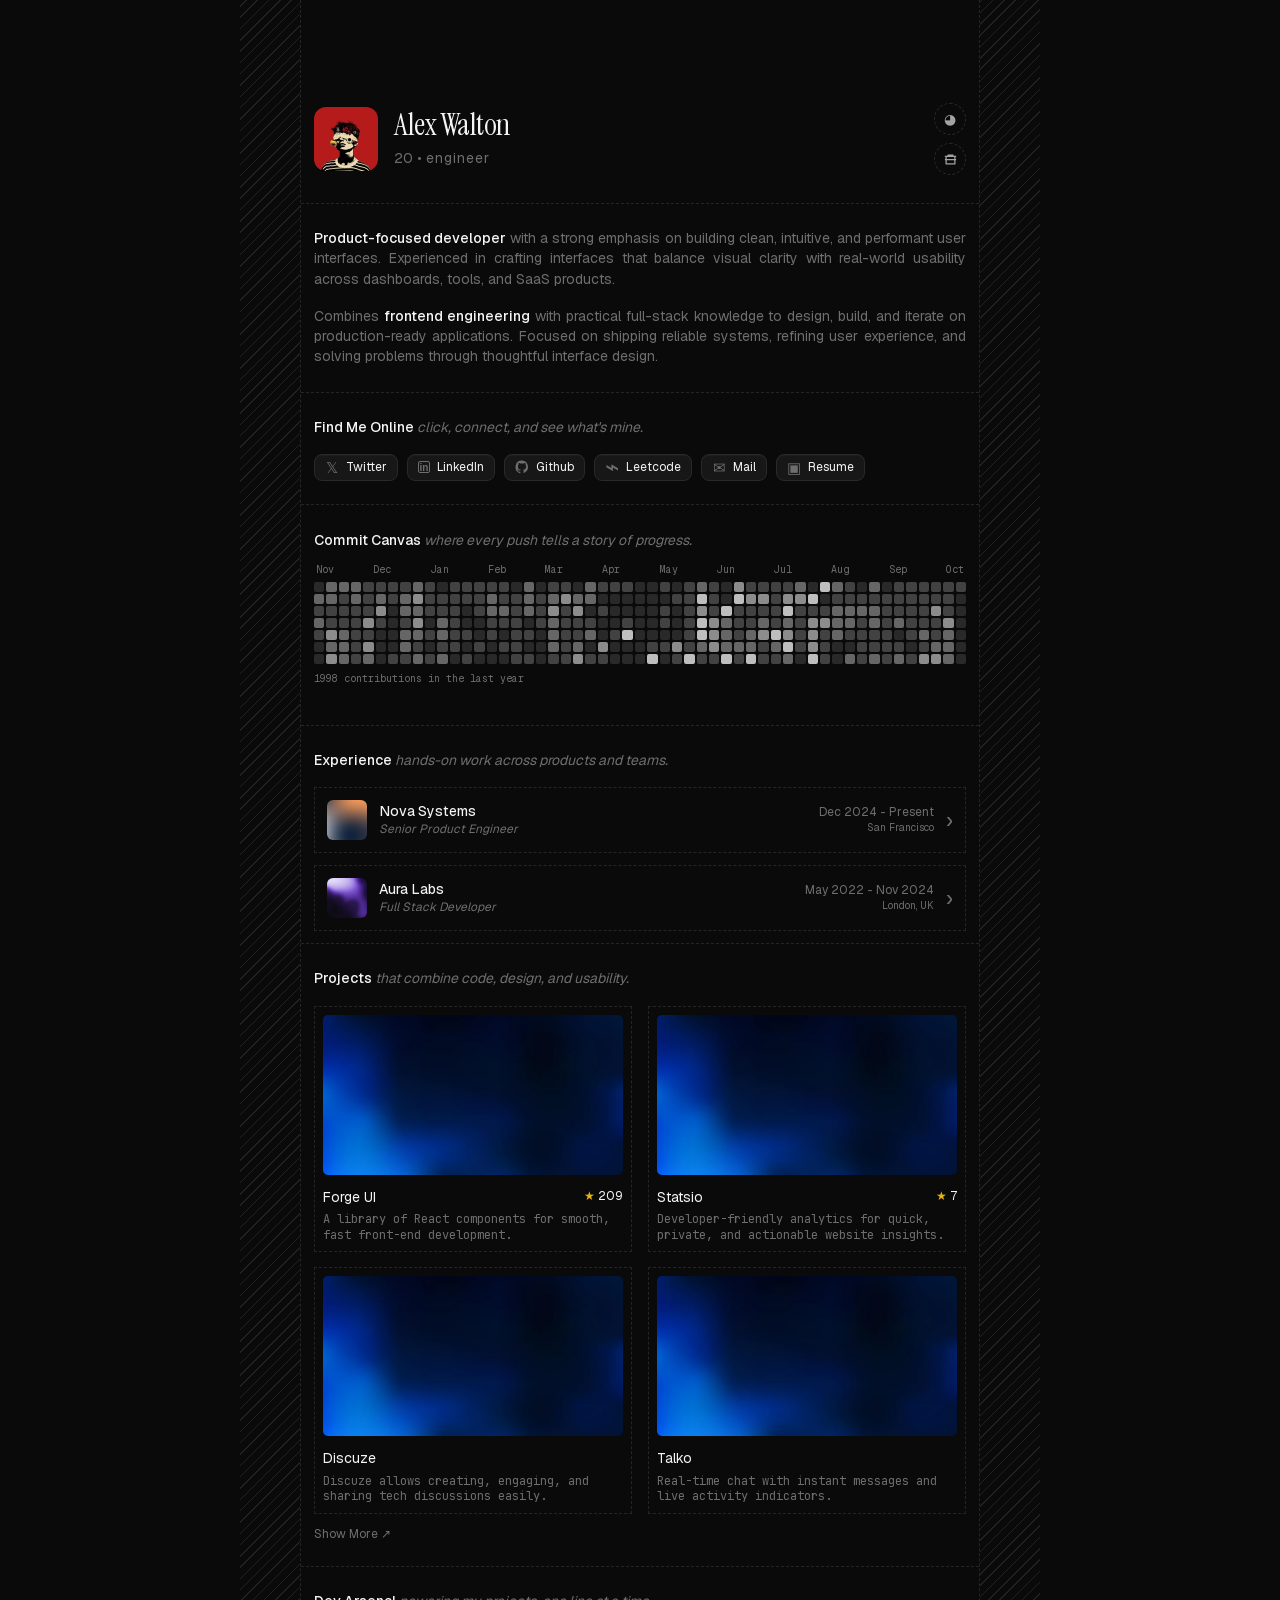
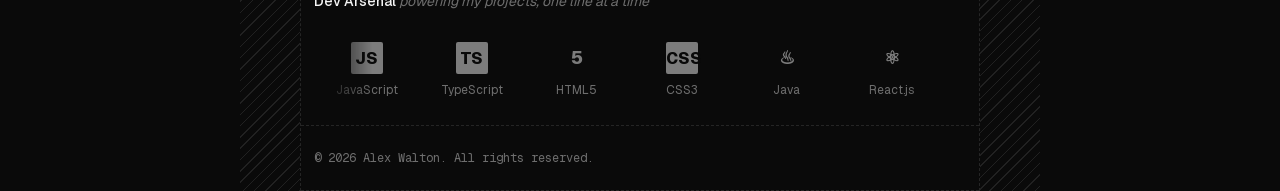
==== index.html @ 7f30655b "Recreate reference portfolio as static site" ====
<!doctype html>
<html lang="en" data-theme="dark">
  <head>
    <meta charset="utf-8" />
    <meta name="viewport" content="width=device-width, initial-scale=1" />
    <meta name="color-scheme" content="dark light" />
    <meta name="description" content="A portfolio of projects, experience, and tools." />
    <title>Alex Walton</title>
    <link rel="icon" href="assets/avatar.webp" type="image/webp" />
    <link rel="stylesheet" href="styles.css" />
    <script defer src="script.js"></script>
  </head>
  <body>
    <div class="page-frame">
      <main class="portfolio">
        <header class="hero section">
          <button class="avatar-button" id="avatar-button" aria-label="Enlarge profile image"><img class="avatar" src="assets/avatar.webp" alt="Portrait of Alex Walton" /></button>
          <div class="hero-title"><h1>Alex Walton</h1><p>20 <span aria-hidden="true">•</span> <span class="lettered">engineer</span></p></div>
          <div class="hero-actions">
            <button id="theme-toggle" class="round-button" type="button" aria-label="Toggle Theme" title="Toggle theme"><span class="moon" aria-hidden="true">◕</span><span class="sun" aria-hidden="true">☀</span></button>
            <a class="round-button" href="mailto:hello@example.com" aria-label="Email Alex" title="Email Alex"><svg viewBox="0 0 24 24" aria-hidden="true"><path d="M5 7h14v12H5zM3 7h18M8 7V5h8v2M3 12h18"/></svg></a>
          </div>
        </header>

        <section class="bio section" aria-label="About">
          <p><strong>Product-focused developer</strong> with a strong emphasis on building clean, intuitive, and performant user interfaces. Experienced in crafting interfaces that balance visual clarity with real-world usability across dashboards, tools, and SaaS products.</p>
          <p>Combines <strong>frontend engineering</strong> with practical full-stack knowledge to design, build, and iterate on production-ready applications. Focused on shipping reliable systems, refining user experience, and solving problems through thoughtful interface design.</p>
        </section>

        <section class="contact section" aria-labelledby="contact-title">
          <h2 class="section-title" id="contact-title">Find Me Online <em>click, connect, and see what's mine.</em></h2>
          <div class="contact-links">
            <a class="pill" href="https://www.x.com/" target="_blank" rel="noopener noreferrer"><span class="pill-icon x-icon">𝕏</span>Twitter</a>
            <a class="pill" href="https://www.linkedin.com/" target="_blank" rel="noopener noreferrer"><span class="pill-icon linkedin-icon">in</span>LinkedIn</a>
            <a class="pill" href="https://github.com/" target="_blank" rel="noopener noreferrer"><svg class="pill-icon" viewBox="0 0 24 24" aria-hidden="true"><path d="M12 .9a11.1 11.1 0 0 0-3.51 21.63c.56.1.76-.24.76-.54v-1.9c-3.1.67-3.75-1.32-3.75-1.32-.5-1.28-1.24-1.62-1.24-1.62-1.01-.69.08-.68.08-.68 1.12.08 1.71 1.15 1.71 1.15 1 .71 2.63.51 3.27.39.1-.72.39-1.21.71-1.49-2.48-.28-5.1-1.24-5.1-5.49 0-1.22.43-2.22 1.14-3-.12-.28-.5-1.42.11-2.96 0 0 .93-.3 3.05 1.14a10.6 10.6 0 0 1 5.55 0c2.12-1.44 3.05-1.14 3.05-1.14.61 1.54.23 2.68.11 2.96.71.78 1.14 1.78 1.14 3 0 4.26-2.63 5.21-5.13 5.49.4.35.76 1.03.76 2.07v3.07c0 .3.2.65.77.54A11.1 11.1 0 0 0 12 .9Z"/></svg>Github</a>
            <a class="pill" href="https://leetcode.com/" target="_blank" rel="noopener noreferrer"><span class="pill-icon code-icon">⌁</span>Leetcode</a>
            <a class="pill" href="mailto:example@gmail.com"><span class="pill-icon">✉</span>Mail</a>
            <a class="pill" href="https://portfolio-template01-forgeuipro.vercel.app/resume.pdf" target="_blank" rel="noopener noreferrer"><span class="pill-icon">▣</span>Resume</a>
          </div>
        </section>

        <section class="commits section" aria-labelledby="commits-title">
          <h2 class="section-title" id="commits-title">Commit Canvas <em>where every push tells a story of progress.</em></h2>
          <div class="calendar-wrap"><div class="month-labels" aria-hidden="true"><span>Nov</span><span>Dec</span><span>Jan</span><span>Feb</span><span>Mar</span><span>Apr</span><span>May</span><span>Jun</span><span>Jul</span><span>Aug</span><span>Sep</span><span>Oct</span></div><div class="calendar" id="calendar" role="img" aria-label="Contribution calendar showing 1998 contributions in the last year"></div></div>
          <p class="contribution-count">1998 contributions in the last year</p>
        </section>

        <section class="experience section" aria-labelledby="experience-title">
          <h2 class="section-title" id="experience-title">Experience <em>hands-on work across products and teams.</em></h2>
          <div class="experience-list">
            <article class="job" data-job="nova"><button class="job-heading" type="button" aria-expanded="false"><img src="assets/gradient2.jpg" alt="" /><span class="job-main"><strong>Nova Systems</strong><em>Senior Product Engineer</em></span><span class="job-meta">Dec 2024 - Present<small>San Francisco</small></span><span class="chevron" aria-hidden="true">›</span></button><div class="job-details" hidden><div class="tags"><span>Next.js</span><span>React</span><span>TypeScript</span><span>Graph QL</span><span>Tailwind</span></div><ul><li>Spearheaded the migration of legacy monolithic architecture to micro-frontends, reducing build times by <strong>40%</strong>.</li><li>Designed and implemented a real-time collaboration engine using <strong>WebSockets</strong> and CRDTs for the core product.</li><li>Mentored junior developers and established code quality standards through automated CI/CD pipelines.</li></ul></div></article>
            <article class="job" data-job="aura"><button class="job-heading" type="button" aria-expanded="false"><img src="assets/gradient3.jpg" alt="" /><span class="job-main"><strong>Aura Labs</strong><em>Full Stack Developer</em></span><span class="job-meta">May 2022 - Nov 2024<small>London, UK</small></span><span class="chevron" aria-hidden="true">›</span></button><div class="job-details" hidden><div class="tags"><span>Node.js</span><span>Postgres</span><span>Docker</span><span>Prisma</span><span>Figma</span></div><ul><li>Developed high-performance dashboard interfaces visualizing millions of data points using <strong>D3.js</strong> and WebGL.</li><li>Optimized database queries and schema design, resulting in a <strong>60%</strong> reduction in API latency.</li><li>Collaborated with design teams to implement a unified design system across web and mobile platforms.</li></ul></div></article>
          </div>
        </section>

        <section class="projects section" aria-labelledby="projects-title"><h2 class="section-title" id="projects-title">Projects <em>that combine code, design, and usability.</em></h2><div class="project-grid" id="project-grid"></div><button id="show-more" class="show-more" type="button" aria-expanded="false">Show More <span aria-hidden="true">↗</span></button></section>

        <section class="arsenal section" aria-labelledby="arsenal-title"><h2 class="section-title" id="arsenal-title">Dev Arsenal <em>powering my projects, one line at a time</em></h2><div class="marquee-viewport"><div class="marquee-track" id="marquee-track"></div></div></section>
        <footer class="section"><p>© 2026 Alex Walton. All rights reserved.</p></footer>
      </main>
    </div>
    <dialog id="avatar-dialog" class="avatar-dialog" aria-label="Profile image"><button id="close-avatar" aria-label="Close image" type="button">×</button><img src="assets/avatar.webp" alt="Portrait of Alex Walton" /></dialog>
  </body>
</html>
---- styles.css ----
@font-face{font-family:Geist;src:url('assets/geist.woff2') format('woff2');font-weight:100 900;font-display:swap}
@font-face{font-family:'Geist Mono';src:url('assets/geist-mono.woff2') format('woff2');font-weight:100 900;font-display:swap}
@font-face{font-family:'JetBrains Mono';src:url('assets/jetbrains-mono.woff2') format('woff2');font-weight:100 800;font-display:swap}
@font-face{font-family:'Instrument Serif';src:url('assets/instrument-serif.woff2') format('woff2');font-weight:400;font-display:swap}
:root{--outside:#0a0a0a;--surface:#0a0a0a;--text:#f5f5f5;--muted:#6e6e6e;--soft:#a3a3a3;--line:#212121;--dashed:#252525;--pill:#171717;--pill-border:#292929;--cell0:#292929;--cell1:#424242;--cell2:#666;--cell3:#8c8c8c;--cell4:#bebebe;color-scheme:dark}
html[data-theme=light]{--outside:#fff;--surface:#fafafa;--text:#171717;--muted:#737373;--soft:#575757;--line:#e2e2e2;--dashed:#e5e5e5;--pill:#f5f5f5;--pill-border:#d5d5d5;--cell0:#ebebeb;--cell1:#d4d4d4;--cell2:#a3a3a3;--cell3:#737373;--cell4:#404040;color-scheme:light}
*{box-sizing:border-box}html{scroll-behavior:smooth}body{margin:0;background:var(--outside);color:var(--text);font:14px/1.45 Geist,Arial,sans-serif}button,a{-webkit-tap-highlight-color:transparent}button{font:inherit}a{color:inherit;text-decoration:none}.page-frame{max-width:800px;min-height:100vh;margin:auto;padding:0 60px;background:repeating-linear-gradient(135deg,transparent 0 4px,var(--line) 4px 5px,transparent 5px 8px)}.portfolio{min-height:100vh;background:var(--surface);border-left:1px dashed var(--dashed);border-right:1px dashed var(--dashed)}.section{padding:24px 13px;border-bottom:1px dashed var(--dashed)}.hero{min-height:197px;padding-top:103px;padding-bottom:28px;display:flex;align-items:center;gap:16px}.avatar-button{border:0;padding:0;background:transparent;width:64px;height:64px;flex:none;border-radius:12px;cursor:zoom-in}.avatar{width:64px;height:64px;display:block;object-fit:cover;border-radius:12px}.hero-title{align-self:center}.hero-title h1{font:400 30px/1 'Instrument Serif',Georgia,serif;letter-spacing:-.5px;margin:0 0 8px}.hero-title p{margin:0;color:var(--muted);font-size:14px}.lettered{letter-spacing:1px}.hero-actions{margin-left:auto;display:flex;flex-direction:column;gap:8px}.round-button{width:32px;height:32px;border:1px dashed var(--pill-border);background:transparent;color:var(--soft);border-radius:50%;display:grid;place-items:center;cursor:pointer}.round-button:hover{color:var(--text);border-color:var(--soft)}.round-button svg{width:15px;height:15px;fill:none;stroke:currentColor;stroke-width:2;stroke-linejoin:round}.round-button .sun{display:none}html[data-theme=light] .round-button .sun{display:block}html[data-theme=light] .round-button .moon{display:none}
.bio{padding-top:24px;padding-bottom:25px;color:var(--muted);line-height:1.45}.bio p{margin:0 0 17px;text-align:justify}.bio p:last-child{margin-bottom:0}.bio strong{color:var(--text);font-weight:500}.section-title{margin:0 0 16px;font-size:14px;line-height:1.5;font-weight:500}.section-title em{color:var(--muted);font-weight:400}.contact{padding-top:24px;padding-bottom:23px}.contact-links{display:flex;flex-wrap:wrap;gap:9px}.pill{height:27px;padding:0 10px;display:inline-flex;align-items:center;gap:7px;border:1px solid var(--pill-border);border-radius:8px;background:var(--pill);font-size:12px;white-space:nowrap;box-shadow:inset 0 1px rgba(255,255,255,.035)}.pill:hover{border-color:var(--soft);transform:translateY(-1px)}.pill-icon{width:14px;height:14px;color:var(--muted);display:inline-flex;align-items:center;justify-content:center;font-size:15px;line-height:1;fill:currentColor}.linkedin-icon{font:bold 10px Arial,sans-serif;border:1px solid var(--muted);border-radius:2px;height:12px;width:12px}.code-icon{font-size:24px}
.commits{padding-top:25px;padding-bottom:39px}.commits .section-title{margin-bottom:12px}.calendar-wrap{width:100%;overflow:hidden}.month-labels{display:flex;justify-content:space-between;color:var(--muted);font:10px/1.4 'Geist Mono',monospace;margin:0 2px 5px}.calendar{display:grid;grid-template-columns:repeat(53,minmax(0,1fr));grid-template-rows:repeat(7,10px);grid-auto-flow:column;gap:2px;width:100%}.calendar-cell{min-width:0;height:10px;border-radius:2px;background:var(--cell0)}.calendar-cell[data-level="1"]{background:var(--cell1)}.calendar-cell[data-level="2"]{background:var(--cell2)}.calendar-cell[data-level="3"]{background:var(--cell3)}.calendar-cell[data-level="4"]{background:var(--cell4)}.calendar-cell:hover{outline:1px solid var(--text);outline-offset:1px}.contribution-count{margin:7px 0 0;color:var(--muted);font:10px/1.5 'Geist Mono',monospace}
.experience{padding-top:24px;padding-bottom:12px}.experience .section-title{margin-bottom:16px}.experience-list{display:grid;gap:12px}.job{border:1px dashed var(--dashed)}.job-heading{width:100%;min-height:64px;padding:12px;display:flex;align-items:center;gap:12px;text-align:left;color:inherit;border:0;background:none;cursor:pointer}.job-heading:hover{background:var(--pill)}.job-heading img{width:40px;height:40px;object-fit:cover;border-radius:6px}.job-main{display:grid;gap:0;min-width:0}.job-main strong{font-weight:450}.job-main em{color:var(--muted);font-size:12px;white-space:nowrap}.job-meta{margin-left:auto;text-align:right;color:var(--muted);font-size:12px;white-space:nowrap}.job-meta small{display:block;font-size:10px}.chevron{color:var(--muted);font-size:22px;line-height:1;transition:transform .2s}.job-heading[aria-expanded=true] .chevron{transform:rotate(90deg)}.job-details{padding:0 12px 11px;color:var(--muted);font-size:12px}.job-details:not([hidden]){display:block}.tags{display:flex;flex-wrap:wrap;gap:6px;padding-top:11px;border-top:1px dashed var(--dashed)}.tags span{border:1px solid var(--pill-border);padding:3px 7px;border-radius:5px;background:var(--pill);color:var(--soft);font:10px 'Geist Mono',monospace}.job-details ul{padding-left:14px;margin:16px 0 0;display:grid;gap:8px}.job-details li::marker{color:var(--soft)}.job-details strong{color:var(--text);font-weight:500}
.projects{padding-top:24px;padding-bottom:23px}.projects .section-title{margin-bottom:17px}.project-grid{display:grid;grid-template-columns:repeat(2,minmax(0,1fr));gap:15px 16px}.project-card{display:block;min-width:0;padding:8px;border:1px dashed var(--dashed);transition:border-color .2s,transform .2s}.project-card:hover{border-color:var(--soft);transform:translateY(-2px)}.project-card img{display:block;width:100%;height:160px;object-fit:cover;border-radius:5px}.project-card-info{padding-top:12px}.project-name-row{display:flex;align-items:center;justify-content:space-between;gap:8px}.project-name{font-size:14px}.stars{font-size:12px;white-space:nowrap}.stars span{color:#eab308}.project-description{color:var(--muted);font:12px/1.3 'JetBrains Mono','Geist Mono',monospace;margin:5px 0 0;min-height:31px}.show-more{margin:12px 0 0;padding:0;border:0;background:none;color:var(--muted);font-size:12px;cursor:pointer}.show-more:hover{color:var(--text)}
.arsenal{padding-top:24px;padding-bottom:25px;overflow:hidden}.arsenal .section-title{margin-bottom:30px}.marquee-viewport{overflow:hidden;mask-image:linear-gradient(to right,transparent,#000 9%,#000 91%,transparent)}.marquee-track{display:flex;width:max-content;gap:0;animation:marquee 42s linear infinite}.marquee-viewport:hover .marquee-track{animation-play-state:paused}.tool{width:105px;flex:none;display:grid;justify-items:center;gap:8px;color:var(--muted);font-size:12px}.tool-mark{width:32px;height:32px;display:grid;place-items:center;font-size:18px;font-weight:800;color:var(--soft);filter:grayscale(1);opacity:.75}.tool-mark.box{border-radius:2px;background:var(--soft);color:var(--surface);font-size:16px}.tool-mark.hex{border:3px solid var(--soft);transform:scale(.86) rotate(45deg)}.tool-mark.hex span{transform:rotate(-45deg);font-size:12px}.tool-name{white-space:nowrap}@keyframes marquee{to{transform:translateX(-50%)}}
footer{padding-top:23px;padding-bottom:27px;color:var(--muted);font:12px 'Geist Mono',monospace}footer p{margin:0}.avatar-dialog{border:1px solid var(--dashed);padding:12px;background:var(--surface);border-radius:12px;box-shadow:0 20px 60px #0008}.avatar-dialog::backdrop{background:#000b;backdrop-filter:blur(5px)}.avatar-dialog img{width:min(70vw,360px);height:auto;display:block;border-radius:8px}.avatar-dialog button{position:absolute;top:15px;right:15px;border:0;background:#111b;color:white;border-radius:50%;width:30px;height:30px;font-size:22px;cursor:pointer}
@media(max-width:760px){.page-frame{padding:0 10px}.hero{padding-top:72px}.commits{padding-bottom:34px}.month-labels span:nth-child(even){display:none}.calendar{grid-template-rows:repeat(7,9px);gap:2px}.calendar-cell{height:9px}.project-card img{height:150px}}
@media(max-width:520px){.page-frame{padding:0}.section{padding-left:12px;padding-right:12px}.hero{min-height:164px;padding-top:72px}.hero-title h1{font-size:28px}.bio{line-height:1.48}.commits{padding-bottom:35px}.month-labels{width:644px}.calendar{width:644px;grid-template-columns:repeat(53,10px);grid-template-rows:repeat(7,10px);gap:2.2px}.calendar-cell{height:10px}.job-meta{display:none}.project-grid{grid-template-columns:1fr;gap:14px}.project-card img{height:160px}.arsenal .section-title{margin-bottom:28px}}
@media(prefers-reduced-motion:reduce){*,*::before,*::after{scroll-behavior:auto!important;animation-duration:.01ms!important;transition-duration:.01ms!important}}
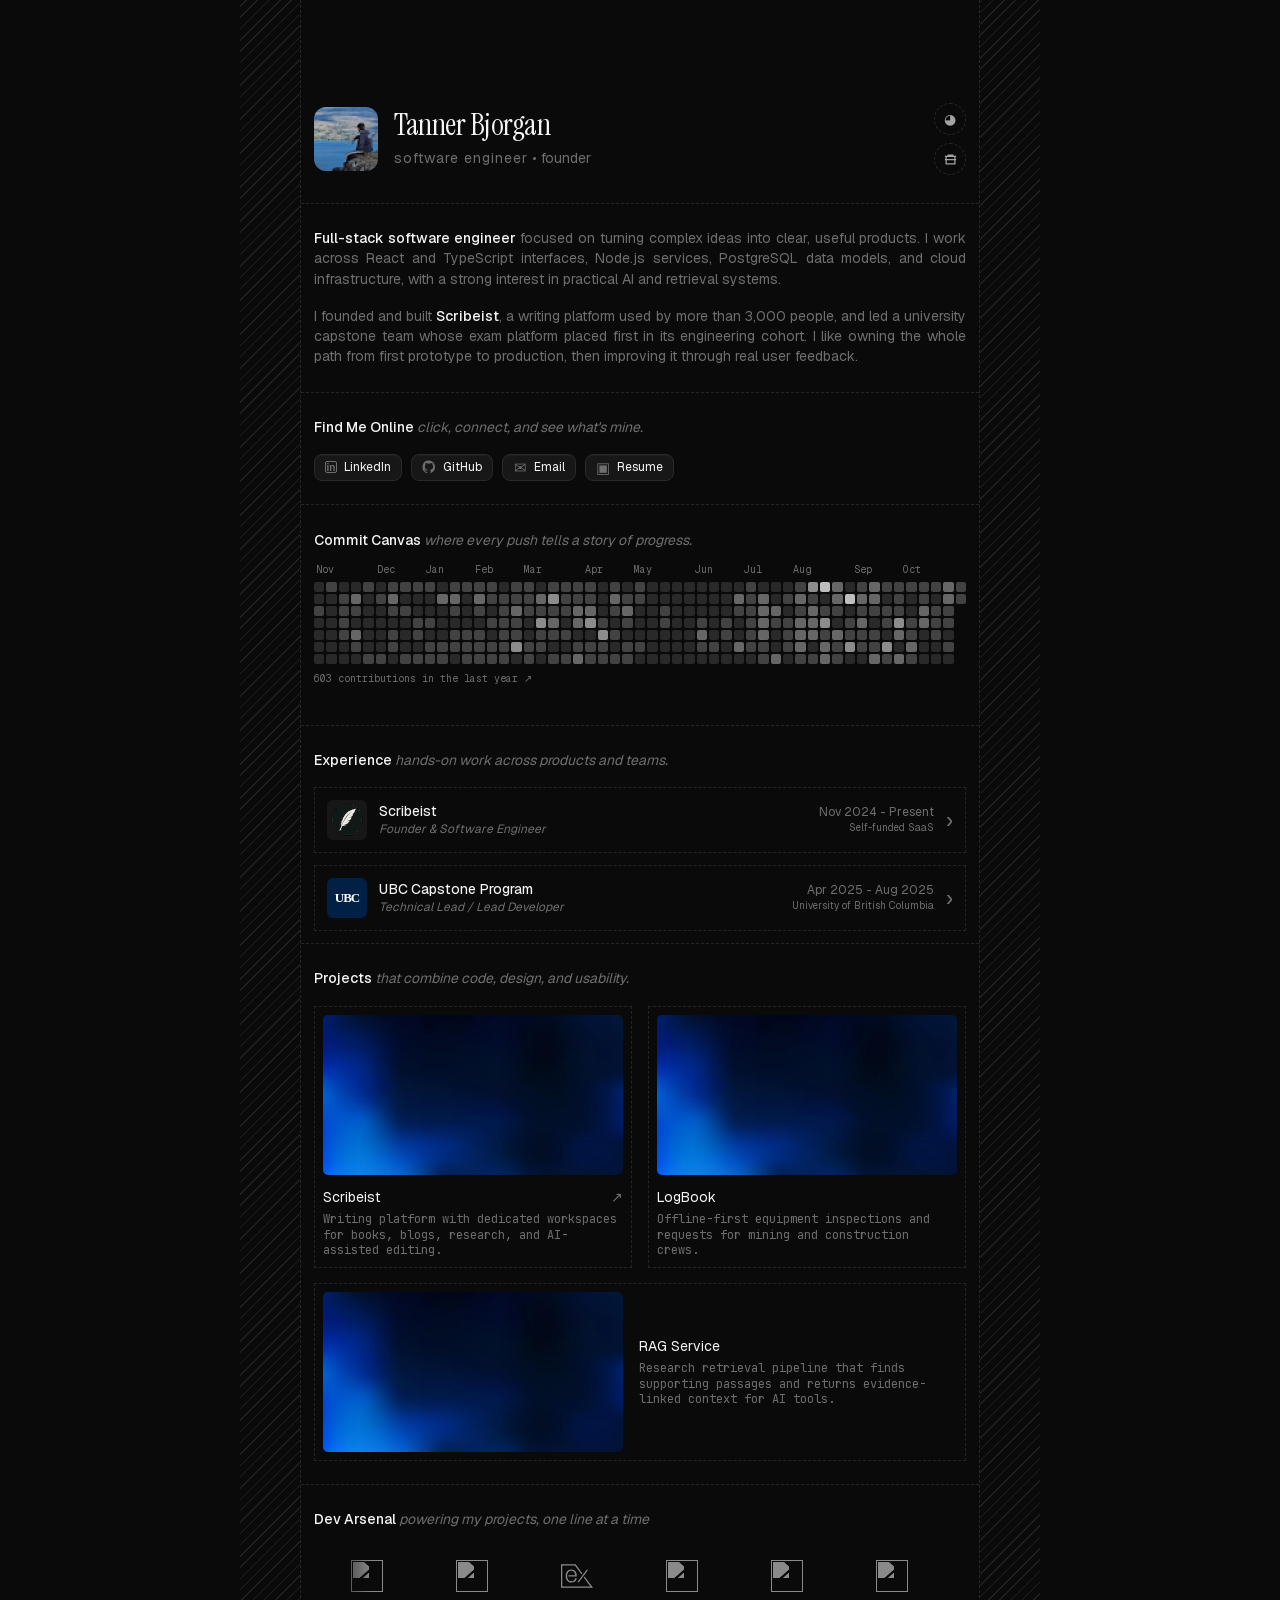
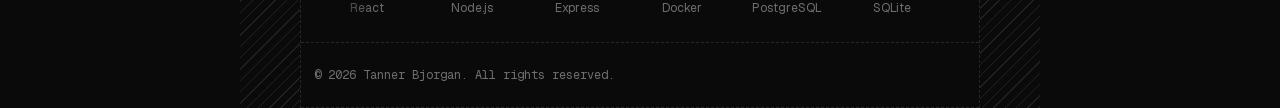
==== commit c65ca373: "Personalize portfolio for Tanner Bjorgan" ====
--- a/index.html
+++ b/index.html
@@ -4,9 +4,9 @@
     <meta charset="utf-8" />
     <meta name="viewport" content="width=device-width, initial-scale=1" />
     <meta name="color-scheme" content="dark light" />
-    <meta name="description" content="A portfolio of projects, experience, and tools." />
-    <title>Alex Walton</title>
-    <link rel="icon" href="assets/avatar.webp" type="image/webp" />
+    <meta name="description" content="Tanner Bjorgan — software engineer and founder building full-stack products and practical AI tools." />
+    <title>Tanner Bjorgan — Software Engineer</title>
+    <link rel="icon" href="assets/avatar.jpg" type="image/jpeg" />
     <link rel="stylesheet" href="styles.css" />
     <script defer src="script.js"></script>
   </head>
@@ -14,51 +14,49 @@
     <div class="page-frame">
       <main class="portfolio">
         <header class="hero section">
-          <button class="avatar-button" id="avatar-button" aria-label="Enlarge profile image"><img class="avatar" src="assets/avatar.webp" alt="Portrait of Alex Walton" /></button>
-          <div class="hero-title"><h1>Alex Walton</h1><p>20 <span aria-hidden="true">•</span> <span class="lettered">engineer</span></p></div>
+          <button class="avatar-button" id="avatar-button" aria-label="Enlarge profile image"><img class="avatar" src="assets/avatar.jpg" alt="Tanner Bjorgan outdoors" /></button>
+          <div class="hero-title"><h1>Tanner Bjorgan</h1><p><span class="lettered">software engineer</span><span class="founder-tag"> <span aria-hidden="true">•</span> founder</span></p></div>
           <div class="hero-actions">
             <button id="theme-toggle" class="round-button" type="button" aria-label="Toggle Theme" title="Toggle theme"><span class="moon" aria-hidden="true">◕</span><span class="sun" aria-hidden="true">☀</span></button>
-            <a class="round-button" href="mailto:hello@example.com" aria-label="Email Alex" title="Email Alex"><svg viewBox="0 0 24 24" aria-hidden="true"><path d="M5 7h14v12H5zM3 7h18M8 7V5h8v2M3 12h18"/></svg></a>
+            <a class="round-button" href="mailto:tannerbjorgan@gmail.com" aria-label="Email Tanner" title="Email Tanner"><svg viewBox="0 0 24 24" aria-hidden="true"><path d="M5 7h14v12H5zM3 7h18M8 7V5h8v2M3 12h18"/></svg></a>
           </div>
         </header>
 
         <section class="bio section" aria-label="About">
-          <p><strong>Product-focused developer</strong> with a strong emphasis on building clean, intuitive, and performant user interfaces. Experienced in crafting interfaces that balance visual clarity with real-world usability across dashboards, tools, and SaaS products.</p>
-          <p>Combines <strong>frontend engineering</strong> with practical full-stack knowledge to design, build, and iterate on production-ready applications. Focused on shipping reliable systems, refining user experience, and solving problems through thoughtful interface design.</p>
+          <p><strong>Full-stack software engineer</strong> focused on turning complex ideas into clear, useful products. I work across React and TypeScript interfaces, Node.js services, PostgreSQL data models, and cloud infrastructure, with a strong interest in practical AI and retrieval systems.</p>
+          <p>I founded and built <strong>Scribeist</strong>, a writing platform used by more than 3,000 people, and led a university capstone team whose exam platform placed first in its engineering cohort. I like owning the whole path from first prototype to production, then improving it through real user feedback.</p>
         </section>
 
         <section class="contact section" aria-labelledby="contact-title">
           <h2 class="section-title" id="contact-title">Find Me Online <em>click, connect, and see what's mine.</em></h2>
           <div class="contact-links">
-            <a class="pill" href="https://www.x.com/" target="_blank" rel="noopener noreferrer"><span class="pill-icon x-icon">𝕏</span>Twitter</a>
-            <a class="pill" href="https://www.linkedin.com/" target="_blank" rel="noopener noreferrer"><span class="pill-icon linkedin-icon">in</span>LinkedIn</a>
-            <a class="pill" href="https://github.com/" target="_blank" rel="noopener noreferrer"><svg class="pill-icon" viewBox="0 0 24 24" aria-hidden="true"><path d="M12 .9a11.1 11.1 0 0 0-3.51 21.63c.56.1.76-.24.76-.54v-1.9c-3.1.67-3.75-1.32-3.75-1.32-.5-1.28-1.24-1.62-1.24-1.62-1.01-.69.08-.68.08-.68 1.12.08 1.71 1.15 1.71 1.15 1 .71 2.63.51 3.27.39.1-.72.39-1.21.71-1.49-2.48-.28-5.1-1.24-5.1-5.49 0-1.22.43-2.22 1.14-3-.12-.28-.5-1.42.11-2.96 0 0 .93-.3 3.05 1.14a10.6 10.6 0 0 1 5.55 0c2.12-1.44 3.05-1.14 3.05-1.14.61 1.54.23 2.68.11 2.96.71.78 1.14 1.78 1.14 3 0 4.26-2.63 5.21-5.13 5.49.4.35.76 1.03.76 2.07v3.07c0 .3.2.65.77.54A11.1 11.1 0 0 0 12 .9Z"/></svg>Github</a>
-            <a class="pill" href="https://leetcode.com/" target="_blank" rel="noopener noreferrer"><span class="pill-icon code-icon">⌁</span>Leetcode</a>
-            <a class="pill" href="mailto:example@gmail.com"><span class="pill-icon">✉</span>Mail</a>
-            <a class="pill" href="https://portfolio-template01-forgeuipro.vercel.app/resume.pdf" target="_blank" rel="noopener noreferrer"><span class="pill-icon">▣</span>Resume</a>
+            <a class="pill" href="https://www.linkedin.com/in/tanner-bjorgan-613408194/" target="_blank" rel="noopener noreferrer"><span class="pill-icon linkedin-icon">in</span>LinkedIn</a>
+            <a class="pill" href="https://github.com/tannerbjorgan" target="_blank" rel="noopener noreferrer"><svg class="pill-icon" viewBox="0 0 24 24" aria-hidden="true"><path d="M12 .9a11.1 11.1 0 0 0-3.51 21.63c.56.1.76-.24.76-.54v-1.9c-3.1.67-3.75-1.32-3.75-1.32-.5-1.28-1.24-1.62-1.24-1.62-1.01-.69.08-.68.08-.68 1.12.08 1.71 1.15 1.71 1.15 1 .71 2.63.51 3.27.39.1-.72.39-1.21.71-1.49-2.48-.28-5.1-1.24-5.1-5.49 0-1.22.43-2.22 1.14-3-.12-.28-.5-1.42.11-2.96 0 0 .93-.3 3.05 1.14a10.6 10.6 0 0 1 5.55 0c2.12-1.44 3.05-1.14 3.05-1.14.61 1.54.23 2.68.11 2.96.71.78 1.14 1.78 1.14 3 0 4.26-2.63 5.21-5.13 5.49.4.35.76 1.03.76 2.07v3.07c0 .3.2.65.77.54A11.1 11.1 0 0 0 12 .9Z"/></svg>GitHub</a>
+            <a class="pill" href="mailto:tannerbjorgan@gmail.com"><span class="pill-icon">✉</span>Email</a>
+            <a class="pill" href="resume.pdf" download="Tanner_Bjorgan_Software_Engineering_Resume.pdf"><span class="pill-icon">▣</span>Resume</a>
           </div>
         </section>
 
         <section class="commits section" aria-labelledby="commits-title">
           <h2 class="section-title" id="commits-title">Commit Canvas <em>where every push tells a story of progress.</em></h2>
-          <div class="calendar-wrap"><div class="month-labels" aria-hidden="true"><span>Nov</span><span>Dec</span><span>Jan</span><span>Feb</span><span>Mar</span><span>Apr</span><span>May</span><span>Jun</span><span>Jul</span><span>Aug</span><span>Sep</span><span>Oct</span></div><div class="calendar" id="calendar" role="img" aria-label="Contribution calendar showing 1998 contributions in the last year"></div></div>
-          <p class="contribution-count">1998 contributions in the last year</p>
+          <div class="calendar-wrap"><div class="month-labels" id="month-labels" aria-hidden="true"></div><div class="calendar" id="calendar" role="img" aria-label="GitHub contribution calendar"></div></div>
+          <p class="contribution-count"><a id="contribution-count" href="https://github.com/tannerbjorgan" target="_blank" rel="noopener noreferrer">View GitHub activity ↗</a></p>
         </section>
 
         <section class="experience section" aria-labelledby="experience-title">
           <h2 class="section-title" id="experience-title">Experience <em>hands-on work across products and teams.</em></h2>
           <div class="experience-list">
-            <article class="job" data-job="nova"><button class="job-heading" type="button" aria-expanded="false"><img src="assets/gradient2.jpg" alt="" /><span class="job-main"><strong>Nova Systems</strong><em>Senior Product Engineer</em></span><span class="job-meta">Dec 2024 - Present<small>San Francisco</small></span><span class="chevron" aria-hidden="true">›</span></button><div class="job-details" hidden><div class="tags"><span>Next.js</span><span>React</span><span>TypeScript</span><span>Graph QL</span><span>Tailwind</span></div><ul><li>Spearheaded the migration of legacy monolithic architecture to micro-frontends, reducing build times by <strong>40%</strong>.</li><li>Designed and implemented a real-time collaboration engine using <strong>WebSockets</strong> and CRDTs for the core product.</li><li>Mentored junior developers and established code quality standards through automated CI/CD pipelines.</li></ul></div></article>
-            <article class="job" data-job="aura"><button class="job-heading" type="button" aria-expanded="false"><img src="assets/gradient3.jpg" alt="" /><span class="job-main"><strong>Aura Labs</strong><em>Full Stack Developer</em></span><span class="job-meta">May 2022 - Nov 2024<small>London, UK</small></span><span class="chevron" aria-hidden="true">›</span></button><div class="job-details" hidden><div class="tags"><span>Node.js</span><span>Postgres</span><span>Docker</span><span>Prisma</span><span>Figma</span></div><ul><li>Developed high-performance dashboard interfaces visualizing millions of data points using <strong>D3.js</strong> and WebGL.</li><li>Optimized database queries and schema design, resulting in a <strong>60%</strong> reduction in API latency.</li><li>Collaborated with design teams to implement a unified design system across web and mobile platforms.</li></ul></div></article>
+            <article class="job" data-job="scribeist"><button class="job-heading" type="button" aria-expanded="false"><img src="assets/scribeist-logo.webp" alt="" /><span class="job-main"><strong>Scribeist</strong><em>Founder &amp; Software Engineer</em></span><span class="job-meta">Nov 2024 - Present<small>Self-funded SaaS</small></span><span class="chevron" aria-hidden="true">›</span></button><div class="job-details" hidden><div class="tags"><span>React</span><span>TypeScript</span><span>Node.js</span><span>PostgreSQL</span><span>AI</span></div><ul><li>Built and commercialized a production writing platform from the first prototype to <strong>3,000+ users</strong>.</li><li>Developed the interface, services, database, payments, authentication, and integrations, then managed production reliability.</li><li>Used customer feedback and product analytics to improve usability and conversion.</li></ul></div></article>
+            <article class="job" data-job="ubc"><button class="job-heading" type="button" aria-expanded="false"><span class="job-logo-ubc" aria-hidden="true">UBC</span><span class="job-main"><strong>UBC Capstone Program</strong><em>Technical Lead / Lead Developer</em></span><span class="job-meta">Apr 2025 - Aug 2025<small>University of British Columbia</small></span><span class="chevron" aria-hidden="true">›</span></button><div class="job-details" hidden><div class="tags"><span>React</span><span>Node.js</span><span>tRPC</span><span>Prisma</span><span>PostgreSQL</span></div><ul><li>Led a seven-person team building an exam generation and integrity platform that placed <strong>first in the engineering cohort</strong>.</li><li>Translated stakeholder needs into requirements, sprint plans, and delivered features across the full software lifecycle.</li><li>Coordinated peer review and documentation while accounting for privacy and data-retention requirements.</li></ul></div></article>
           </div>
         </section>
 
-        <section class="projects section" aria-labelledby="projects-title"><h2 class="section-title" id="projects-title">Projects <em>that combine code, design, and usability.</em></h2><div class="project-grid" id="project-grid"></div><button id="show-more" class="show-more" type="button" aria-expanded="false">Show More <span aria-hidden="true">↗</span></button></section>
+        <section class="projects section" aria-labelledby="projects-title"><h2 class="section-title" id="projects-title">Projects <em>that combine code, design, and usability.</em></h2><div class="project-grid" id="project-grid"></div></section>
 
         <section class="arsenal section" aria-labelledby="arsenal-title"><h2 class="section-title" id="arsenal-title">Dev Arsenal <em>powering my projects, one line at a time</em></h2><div class="marquee-viewport"><div class="marquee-track" id="marquee-track"></div></div></section>
-        <footer class="section"><p>© 2026 Alex Walton. All rights reserved.</p></footer>
+        <footer class="section"><p>© 2026 Tanner Bjorgan. All rights reserved.</p></footer>
       </main>
     </div>
-    <dialog id="avatar-dialog" class="avatar-dialog" aria-label="Profile image"><button id="close-avatar" aria-label="Close image" type="button">×</button><img src="assets/avatar.webp" alt="Portrait of Alex Walton" /></dialog>
+    <dialog id="avatar-dialog" class="avatar-dialog" aria-label="Profile image"><button id="close-avatar" aria-label="Close image" type="button">×</button><img src="assets/avatar.jpg" alt="Tanner Bjorgan outdoors" /></dialog>
   </body>
 </html>
--- a/styles.css
+++ b/styles.css
@@ -14,3 +14,20 @@
 @media(max-width:760px){.page-frame{padding:0 10px}.hero{padding-top:72px}.commits{padding-bottom:34px}.month-labels span:nth-child(even){display:none}.calendar{grid-template-rows:repeat(7,9px);gap:2px}.calendar-cell{height:9px}.project-card img{height:150px}}
 @media(max-width:520px){.page-frame{padding:0}.section{padding-left:12px;padding-right:12px}.hero{min-height:164px;padding-top:72px}.hero-title h1{font-size:28px}.bio{line-height:1.48}.commits{padding-bottom:35px}.month-labels{width:644px}.calendar{width:644px;grid-template-columns:repeat(53,10px);grid-template-rows:repeat(7,10px);gap:2.2px}.calendar-cell{height:10px}.job-meta{display:none}.project-grid{grid-template-columns:1fr;gap:14px}.project-card img{height:160px}.arsenal .section-title{margin-bottom:28px}}
 @media(prefers-reduced-motion:reduce){*,*::before,*::after{scroll-behavior:auto!important;animation-duration:.01ms!important;transition-duration:.01ms!important}}
+
+/* Personal portfolio details */
+.month-labels{display:grid;grid-template-columns:repeat(53,minmax(0,1fr));justify-content:initial}
+.month-labels span{white-space:nowrap}
+.calendar-cell.empty{visibility:hidden}
+.calendar-unavailable{grid-column:1/-1;color:var(--muted);font:11px 'Geist Mono',monospace}
+.contribution-count a:hover{text-decoration:underline;color:var(--text)}
+.job-logo-ubc{width:40px;height:40px;flex:none;display:grid;place-items:center;border-radius:6px;background:#002145;color:#fff;font:700 13px Georgia,serif;letter-spacing:-1px}
+.job-heading img{background:var(--pill)}
+.project-card:last-child:nth-child(odd){grid-column:1/-1;display:grid;grid-template-columns:300px minmax(0,1fr);gap:16px;align-items:center}
+.project-card:last-child:nth-child(odd) .project-card-info{padding-top:0}
+.project-arrow{color:var(--muted);font-size:14px}
+.project-card:not(a):hover{transform:none;border-color:var(--dashed)}
+.tool-mark img{display:block;width:32px;height:32px;object-fit:contain;filter:grayscale(1) brightness(0) invert(1);opacity:.7}
+html[data-theme=light] .tool-mark img{filter:grayscale(1) brightness(0);opacity:.58}
+@media(max-width:760px){.month-labels span:nth-child(even){display:block}}
+@media(max-width:520px){.month-labels span:nth-child(odd){display:block}.project-card:last-child:nth-child(odd){grid-column:auto;display:block}.project-card:last-child:nth-child(odd) .project-card-info{padding-top:12px}.founder-tag{display:none}}
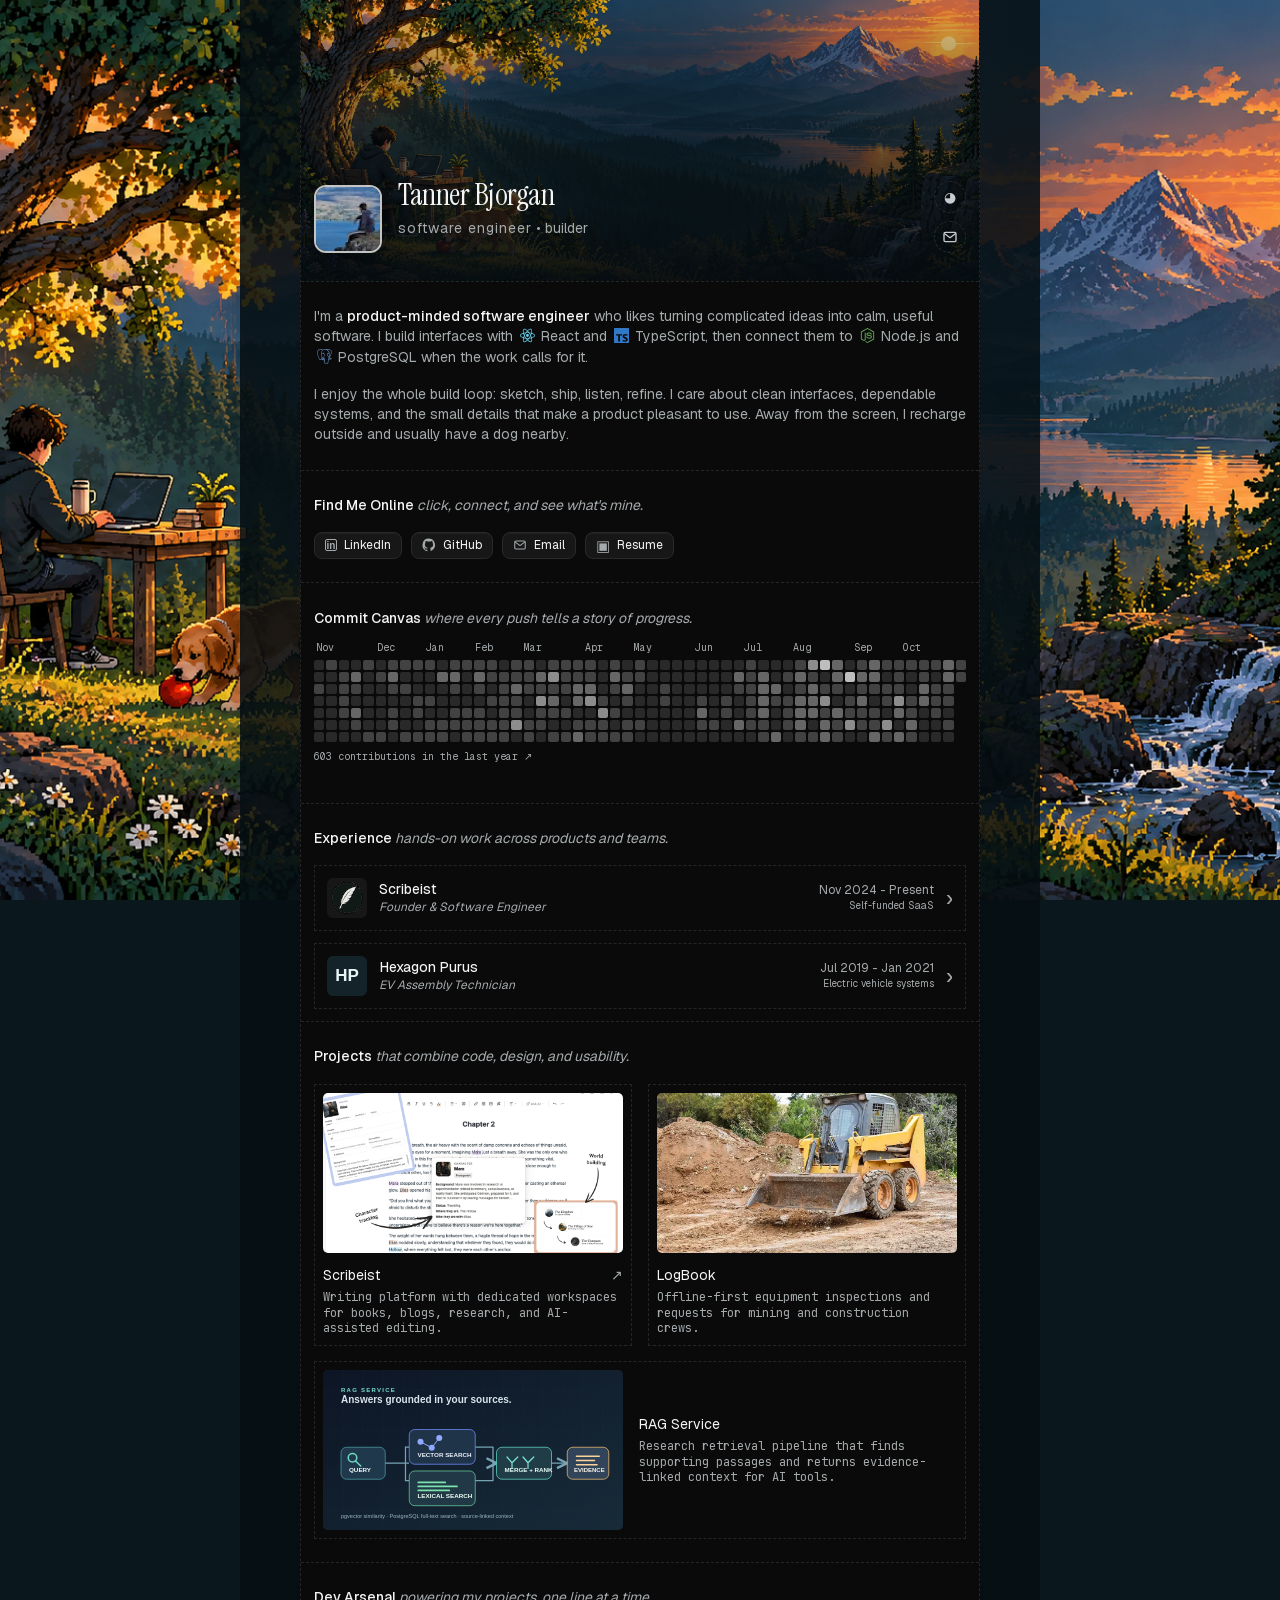
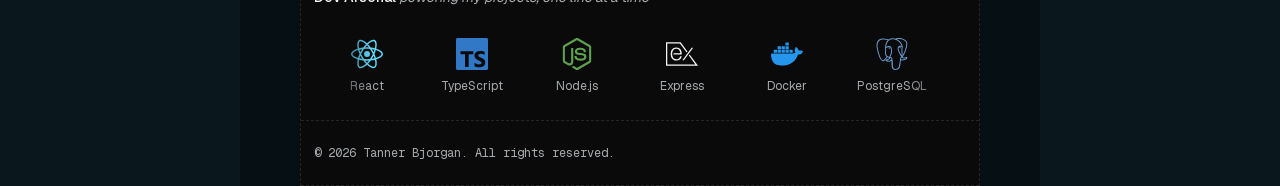
==== commit e438b75e: "Refine portfolio content and visuals" ====
--- a/index.html
+++ b/index.html
@@ -15,16 +15,16 @@
       <main class="portfolio">
         <header class="hero section">
           <button class="avatar-button" id="avatar-button" aria-label="Enlarge profile image"><img class="avatar" src="assets/avatar.jpg" alt="Tanner Bjorgan outdoors" /></button>
-          <div class="hero-title"><h1>Tanner Bjorgan</h1><p><span class="lettered">software engineer</span><span class="founder-tag"> <span aria-hidden="true">•</span> founder</span></p></div>
+          <div class="hero-title"><h1>Tanner Bjorgan</h1><p><span class="lettered">software engineer</span><span class="founder-tag"> <span aria-hidden="true">•</span> builder</span></p></div>
           <div class="hero-actions">
             <button id="theme-toggle" class="round-button" type="button" aria-label="Toggle Theme" title="Toggle theme"><span class="moon" aria-hidden="true">◕</span><span class="sun" aria-hidden="true">☀</span></button>
-            <a class="round-button" href="mailto:tannerbjorgan@gmail.com" aria-label="Email Tanner" title="Email Tanner"><svg viewBox="0 0 24 24" aria-hidden="true"><path d="M5 7h14v12H5zM3 7h18M8 7V5h8v2M3 12h18"/></svg></a>
+            <a class="round-button" href="mailto:tannerbjorgan@gmail.com" aria-label="Email Tanner" title="Email Tanner"><svg viewBox="0 0 24 24" aria-hidden="true"><rect x="3" y="5" width="18" height="14" rx="2"/><path d="m4 7 8 6 8-6"/></svg></a>
           </div>
         </header>
 
         <section class="bio section" aria-label="About">
-          <p><strong>Full-stack software engineer</strong> focused on turning complex ideas into clear, useful products. I work across React and TypeScript interfaces, Node.js services, PostgreSQL data models, and cloud infrastructure, with a strong interest in practical AI and retrieval systems.</p>
-          <p>I founded and built <strong>Scribeist</strong>, a writing platform used by more than 3,000 people, and led a university capstone team whose exam platform placed first in its engineering cohort. I like owning the whole path from first prototype to production, then improving it through real user feedback.</p>
+          <p>I'm a <strong>product-minded software engineer</strong> who likes turning complicated ideas into calm, useful software. I build interfaces with <img class="inline-logo" src="assets/skills/react.svg" alt="" /> React and <img class="inline-logo" src="assets/skills/typescript.svg" alt="" /> TypeScript, then connect them to <img class="inline-logo" src="assets/skills/nodedotjs.svg" alt="" /> Node.js and <img class="inline-logo" src="assets/skills/postgresql.svg" alt="" /> PostgreSQL when the work calls for it.</p>
+          <p>I enjoy the whole build loop: sketch, ship, listen, refine. I care about clean interfaces, dependable systems, and the small details that make a product pleasant to use. Away from the screen, I recharge outside and usually have a dog nearby.</p>
         </section>
 
         <section class="contact section" aria-labelledby="contact-title">
@@ -32,7 +32,7 @@
           <div class="contact-links">
             <a class="pill" href="https://www.linkedin.com/in/tanner-bjorgan-613408194/" target="_blank" rel="noopener noreferrer"><span class="pill-icon linkedin-icon">in</span>LinkedIn</a>
             <a class="pill" href="https://github.com/tannerbjorgan" target="_blank" rel="noopener noreferrer"><svg class="pill-icon" viewBox="0 0 24 24" aria-hidden="true"><path d="M12 .9a11.1 11.1 0 0 0-3.51 21.63c.56.1.76-.24.76-.54v-1.9c-3.1.67-3.75-1.32-3.75-1.32-.5-1.28-1.24-1.62-1.24-1.62-1.01-.69.08-.68.08-.68 1.12.08 1.71 1.15 1.71 1.15 1 .71 2.63.51 3.27.39.1-.72.39-1.21.71-1.49-2.48-.28-5.1-1.24-5.1-5.49 0-1.22.43-2.22 1.14-3-.12-.28-.5-1.42.11-2.96 0 0 .93-.3 3.05 1.14a10.6 10.6 0 0 1 5.55 0c2.12-1.44 3.05-1.14 3.05-1.14.61 1.54.23 2.68.11 2.96.71.78 1.14 1.78 1.14 3 0 4.26-2.63 5.21-5.13 5.49.4.35.76 1.03.76 2.07v3.07c0 .3.2.65.77.54A11.1 11.1 0 0 0 12 .9Z"/></svg>GitHub</a>
-            <a class="pill" href="mailto:tannerbjorgan@gmail.com"><span class="pill-icon">✉</span>Email</a>
+            <a class="pill" href="mailto:tannerbjorgan@gmail.com"><svg class="pill-icon email-pill-icon" viewBox="0 0 24 24" aria-hidden="true"><rect x="3" y="5" width="18" height="14" rx="2"/><path d="m4 7 8 6 8-6"/></svg>Email</a>
             <a class="pill" href="resume.pdf" download="Tanner_Bjorgan_Software_Engineering_Resume.pdf"><span class="pill-icon">▣</span>Resume</a>
           </div>
         </section>
@@ -46,8 +46,8 @@
         <section class="experience section" aria-labelledby="experience-title">
           <h2 class="section-title" id="experience-title">Experience <em>hands-on work across products and teams.</em></h2>
           <div class="experience-list">
-            <article class="job" data-job="scribeist"><button class="job-heading" type="button" aria-expanded="false"><img src="assets/scribeist-logo.webp" alt="" /><span class="job-main"><strong>Scribeist</strong><em>Founder &amp; Software Engineer</em></span><span class="job-meta">Nov 2024 - Present<small>Self-funded SaaS</small></span><span class="chevron" aria-hidden="true">›</span></button><div class="job-details" hidden><div class="tags"><span>React</span><span>TypeScript</span><span>Node.js</span><span>PostgreSQL</span><span>AI</span></div><ul><li>Built and commercialized a production writing platform from the first prototype to <strong>3,000+ users</strong>.</li><li>Developed the interface, services, database, payments, authentication, and integrations, then managed production reliability.</li><li>Used customer feedback and product analytics to improve usability and conversion.</li></ul></div></article>
-            <article class="job" data-job="ubc"><button class="job-heading" type="button" aria-expanded="false"><span class="job-logo-ubc" aria-hidden="true">UBC</span><span class="job-main"><strong>UBC Capstone Program</strong><em>Technical Lead / Lead Developer</em></span><span class="job-meta">Apr 2025 - Aug 2025<small>University of British Columbia</small></span><span class="chevron" aria-hidden="true">›</span></button><div class="job-details" hidden><div class="tags"><span>React</span><span>Node.js</span><span>tRPC</span><span>Prisma</span><span>PostgreSQL</span></div><ul><li>Led a seven-person team building an exam generation and integrity platform that placed <strong>first in the engineering cohort</strong>.</li><li>Translated stakeholder needs into requirements, sprint plans, and delivered features across the full software lifecycle.</li><li>Coordinated peer review and documentation while accounting for privacy and data-retention requirements.</li></ul></div></article>
+            <article class="job" data-job="scribeist"><button class="job-heading" type="button" aria-expanded="false"><img src="assets/scribeist-logo.webp" alt="" /><span class="job-main"><strong>Scribeist</strong><em>Founder &amp; Software Engineer</em></span><span class="job-meta">Nov 2024 - Present<small>Self-funded SaaS</small></span><span class="chevron" aria-hidden="true">›</span></button><div class="job-details" hidden><div class="tags"><span><img src="assets/skills/react.svg" alt="" />React</span><span><img src="assets/skills/typescript.svg" alt="" />TypeScript</span><span><img src="assets/skills/nodedotjs.svg" alt="" />Node.js</span><span><img src="assets/skills/trpc.svg" alt="" />tRPC</span><span><img src="assets/skills/postgresql.svg" alt="" />PostgreSQL</span><span><img src="assets/skills/stripe.svg" alt="" />Stripe</span></div><ul><li>Took a writing platform from first prototype to <strong>3,000+ users</strong>, owning the product, interface, services, billing, launch, and production operations.</li><li>Built Mythos live tracking around manuscript mentions: alias matching and pattern checks find candidate entities, while optional model classification updates narrative state and location context.</li><li>Built a hybrid retrieval pipeline that combines vector similarity with lexical search and returns source-linked context. <a class="text-link" href="#rag-service">See the RAG Service project ↓</a></li></ul></div></article>
+            <article class="job" data-job="hexagon"><button class="job-heading" type="button" aria-expanded="false"><span class="job-logo-hexagon" aria-hidden="true">HP</span><span class="job-main"><strong>Hexagon Purus</strong><em>EV Assembly Technician</em></span><span class="job-meta">Jul 2019 - Jan 2021<small>Electric vehicle systems</small></span><span class="chevron" aria-hidden="true">›</span></button><div class="job-details" hidden><ul><li>Owned battery-pack power distribution subassembly and doubled build completion rate compared with the previous technician.</li><li>Partnered with engineers on programming, system checks, water-seal testing, and fire-prevention validation for commercial vehicle components.</li><li>Worked across assembly, testing, and inventory in a small production team where clear documentation and reliability mattered.</li></ul></div></article>
           </div>
         </section>
 
--- a/styles.css
+++ b/styles.css
@@ -21,7 +21,6 @@
 .calendar-cell.empty{visibility:hidden}
 .calendar-unavailable{grid-column:1/-1;color:var(--muted);font:11px 'Geist Mono',monospace}
 .contribution-count a:hover{text-decoration:underline;color:var(--text)}
-.job-logo-ubc{width:40px;height:40px;flex:none;display:grid;place-items:center;border-radius:6px;background:#002145;color:#fff;font:700 13px Georgia,serif;letter-spacing:-1px}
 .job-heading img{background:var(--pill)}
 .project-card:last-child:nth-child(odd){grid-column:1/-1;display:grid;grid-template-columns:300px minmax(0,1fr);gap:16px;align-items:center}
 .project-card:last-child:nth-child(odd) .project-card-info{padding-top:0}
@@ -31,3 +30,39 @@
 html[data-theme=light] .tool-mark img{filter:grayscale(1) brightness(0);opacity:.58}
 @media(max-width:760px){.month-labels span:nth-child(even){display:block}}
 @media(max-width:520px){.month-labels span:nth-child(odd){display:block}.project-card:last-child:nth-child(odd){grid-column:auto;display:block}.project-card:last-child:nth-child(odd) .project-card-info{padding-top:12px}.founder-tag{display:none}}
+
+/* Outdoor scene and the personal details layered over the original layout. */
+:root{--muted:#a5aaad;--soft:#c7ccce}
+html[data-theme=light]{--muted:#566064;--soft:#394348}
+body{background:#0a171c url('assets/pixel-outdoors.png') center center/cover fixed no-repeat}
+.page-frame{background:linear-gradient(90deg,rgba(5,14,18,.86),rgba(5,14,18,.7) 50%,rgba(5,14,18,.86))}
+html[data-theme=light] .page-frame{background:linear-gradient(90deg,rgba(236,244,242,.82),rgba(236,244,242,.64) 50%,rgba(236,244,242,.82))}
+.hero{position:relative;isolation:isolate;overflow:hidden;min-height:282px;padding-top:165px;align-items:flex-end}
+.hero::before{content:"";position:absolute;inset:0;z-index:-1;background:linear-gradient(to top,rgba(5,12,16,.96),rgba(5,12,16,.72) 33%,rgba(5,12,16,.08) 100%),url('assets/pixel-outdoors.png') center 46%/cover no-repeat}
+html[data-theme=light] .hero::before{background:linear-gradient(to top,rgba(250,250,250,.94),rgba(250,250,250,.71) 31%,rgba(250,250,250,.04) 100%),url('assets/pixel-outdoors.png') center 46%/cover no-repeat}
+.hero-title,.hero-actions,.avatar-button{position:relative;z-index:1}
+.avatar-button,.avatar{width:68px;height:68px}
+.avatar{border:2px solid rgba(255,255,255,.75);box-shadow:0 4px 18px #0008}
+.hero-actions{align-self:flex-end}
+.round-button{display:inline-flex;align-items:center;justify-content:center}
+.round-button svg{display:block;width:16px;height:16px;stroke-linecap:round}
+.email-pill-icon{display:block;flex:none;width:14px;height:14px;fill:none;stroke:currentColor;stroke-width:1.8;stroke-linecap:round;stroke-linejoin:round}
+.bio p{text-align:left}
+.inline-logo{display:inline-block;width:15px;height:15px;vertical-align:-2px;margin:0 2px 0 3px;object-fit:contain}
+.job-logo-hexagon{width:40px;height:40px;flex:none;display:flex;align-items:center;justify-content:center;gap:1px;border-radius:6px;background:#14222a;color:#e8f5f7;font:700 17px Arial,sans-serif}
+.tags span{display:inline-flex;align-items:center;gap:5px;color:var(--text)}
+.tags img{display:block;width:13px;height:13px;object-fit:contain;flex:none}
+.text-link{color:#8fc6fa;text-decoration:underline;text-underline-offset:2px}
+.text-link:hover{color:#c6e6ff}
+html[data-theme=light] .text-link{color:#245fa3}
+.job[data-job=hexagon] .job-details ul{margin-top:4px}
+.project-card img{background:#14232a}
+.project-card:target{border-color:#8fa9ff;box-shadow:0 0 0 1px #8fa9ff55}
+#rag-service{scroll-margin-top:22px}
+.tool-mark{filter:none;opacity:1}
+.tool-mark img{filter:none;opacity:1}
+html[data-theme=light] .tool-mark img{filter:none;opacity:1}
+.tool-mark img[src$="codex.png"]{border-radius:7px}
+html[data-theme=light] .tool-mark img[src$="express.svg"],html[data-theme=light] .tool-mark img[src$="github.svg"],html[data-theme=light] .tool-mark img[src$="prisma.svg"]{filter:brightness(0)}
+@media(max-width:760px){.hero{min-height:264px;padding-top:155px}}
+@media(max-width:520px){body{background-position:38% center}.page-frame,html[data-theme=light] .page-frame{background:transparent}.hero{min-height:250px;padding-top:142px}.hero::before,html[data-theme=light] .hero::before{background-position:30% 45%}.hero-title h1{font-size:27px}.avatar-button,.avatar{width:60px;height:60px}.chevron{margin-left:auto}}
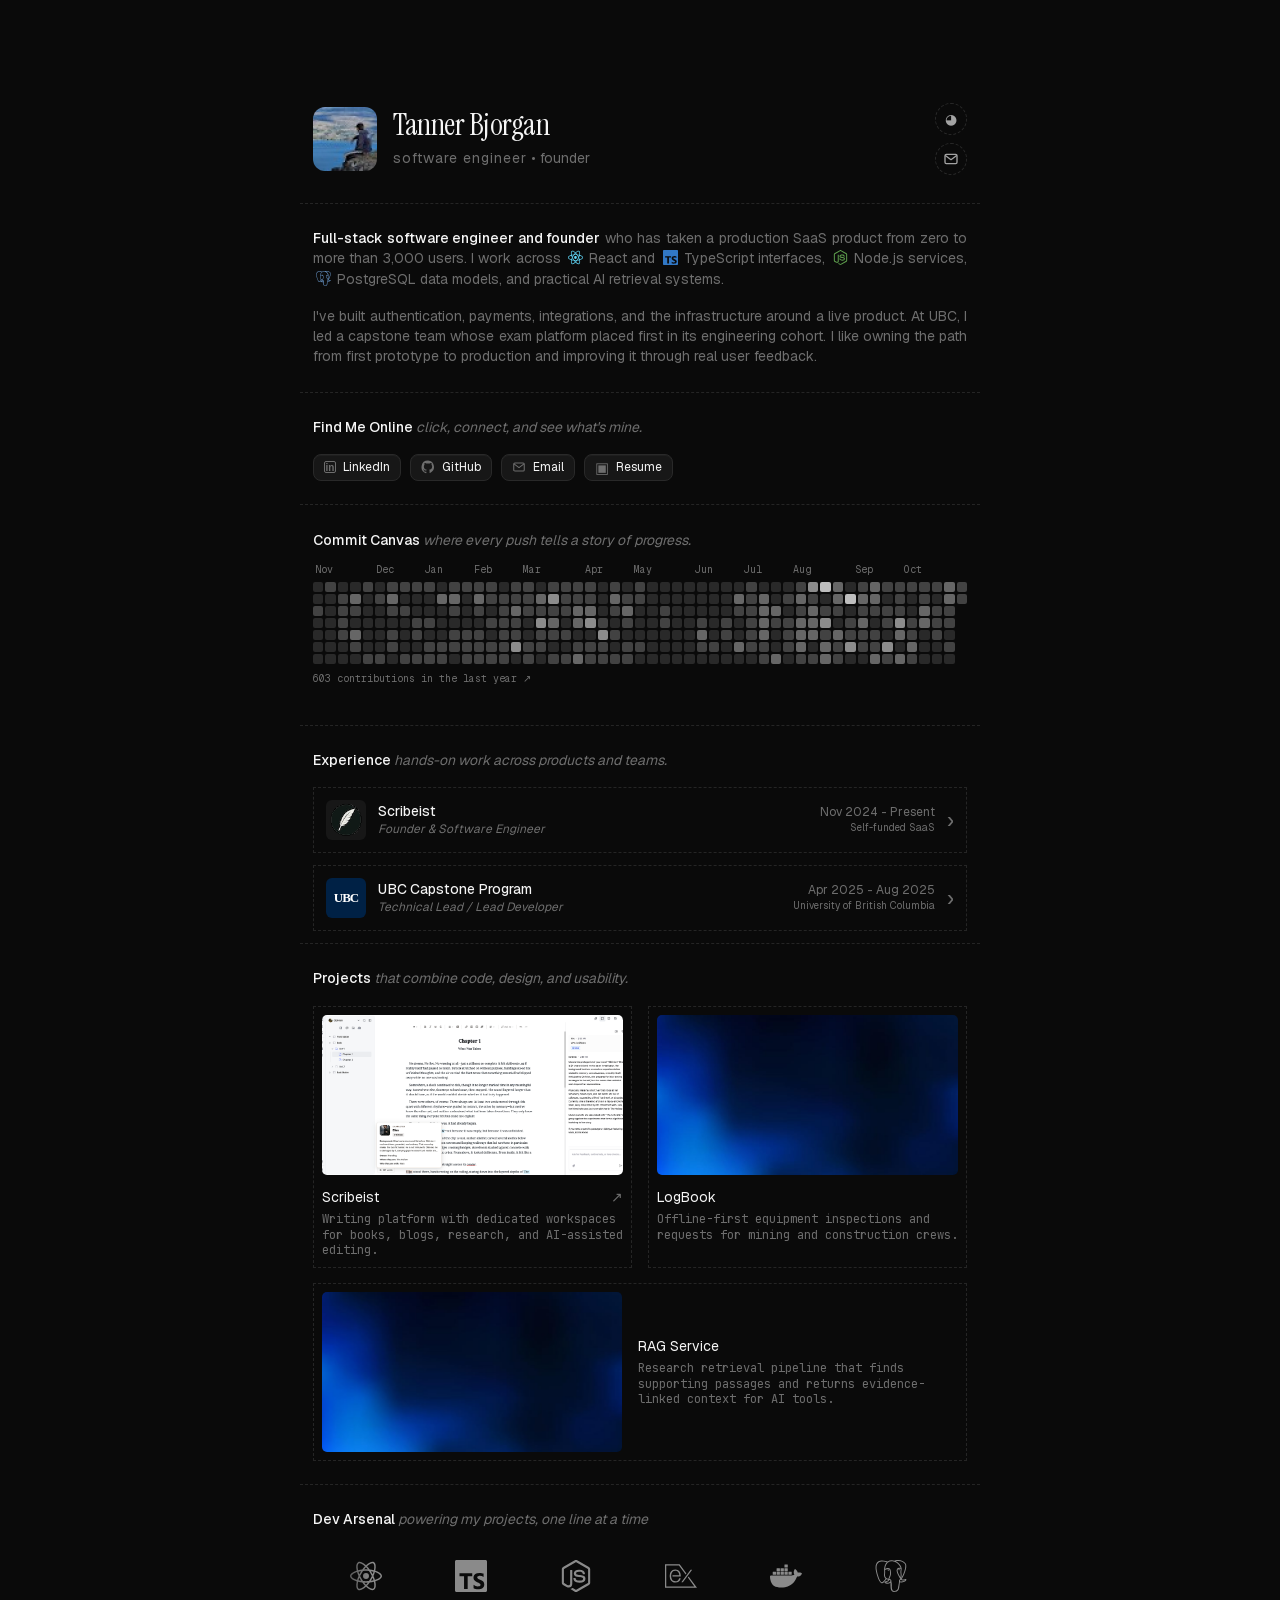
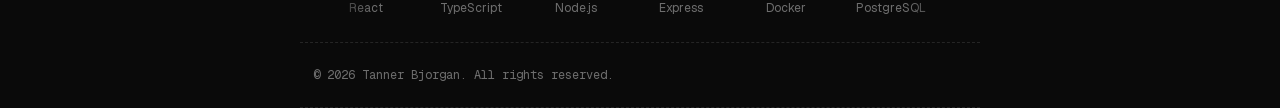
==== commit ed4da148: "Restore simpler portfolio layout and content" ====
--- a/index.html
+++ b/index.html
@@ -15,7 +15,7 @@
       <main class="portfolio">
         <header class="hero section">
           <button class="avatar-button" id="avatar-button" aria-label="Enlarge profile image"><img class="avatar" src="assets/avatar.jpg" alt="Tanner Bjorgan outdoors" /></button>
-          <div class="hero-title"><h1>Tanner Bjorgan</h1><p><span class="lettered">software engineer</span><span class="founder-tag"> <span aria-hidden="true">•</span> builder</span></p></div>
+          <div class="hero-title"><h1>Tanner Bjorgan</h1><p><span class="lettered">software engineer</span><span class="founder-tag"> <span aria-hidden="true">•</span> founder</span></p></div>
           <div class="hero-actions">
             <button id="theme-toggle" class="round-button" type="button" aria-label="Toggle Theme" title="Toggle theme"><span class="moon" aria-hidden="true">◕</span><span class="sun" aria-hidden="true">☀</span></button>
             <a class="round-button" href="mailto:tannerbjorgan@gmail.com" aria-label="Email Tanner" title="Email Tanner"><svg viewBox="0 0 24 24" aria-hidden="true"><rect x="3" y="5" width="18" height="14" rx="2"/><path d="m4 7 8 6 8-6"/></svg></a>
@@ -23,8 +23,8 @@
         </header>
 
         <section class="bio section" aria-label="About">
-          <p>I'm a <strong>product-minded software engineer</strong> who likes turning complicated ideas into calm, useful software. I build interfaces with <img class="inline-logo" src="assets/skills/react.svg" alt="" /> React and <img class="inline-logo" src="assets/skills/typescript.svg" alt="" /> TypeScript, then connect them to <img class="inline-logo" src="assets/skills/nodedotjs.svg" alt="" /> Node.js and <img class="inline-logo" src="assets/skills/postgresql.svg" alt="" /> PostgreSQL when the work calls for it.</p>
-          <p>I enjoy the whole build loop: sketch, ship, listen, refine. I care about clean interfaces, dependable systems, and the small details that make a product pleasant to use. Away from the screen, I recharge outside and usually have a dog nearby.</p>
+          <p><strong>Full-stack software engineer and founder</strong> who has taken a production SaaS product from zero to more than 3,000 users. I work across <img class="inline-logo" src="assets/skills/react.svg" alt="" /> React and <img class="inline-logo" src="assets/skills/typescript.svg" alt="" /> TypeScript interfaces, <img class="inline-logo" src="assets/skills/nodedotjs.svg" alt="" /> Node.js services, <img class="inline-logo" src="assets/skills/postgresql.svg" alt="" /> PostgreSQL data models, and practical AI retrieval systems.</p>
+          <p>I've built authentication, payments, integrations, and the infrastructure around a live product. At UBC, I led a capstone team whose exam platform placed first in its engineering cohort. I like owning the path from first prototype to production and improving it through real user feedback.</p>
         </section>
 
         <section class="contact section" aria-labelledby="contact-title">
@@ -46,8 +46,8 @@
         <section class="experience section" aria-labelledby="experience-title">
           <h2 class="section-title" id="experience-title">Experience <em>hands-on work across products and teams.</em></h2>
           <div class="experience-list">
-            <article class="job" data-job="scribeist"><button class="job-heading" type="button" aria-expanded="false"><img src="assets/scribeist-logo.webp" alt="" /><span class="job-main"><strong>Scribeist</strong><em>Founder &amp; Software Engineer</em></span><span class="job-meta">Nov 2024 - Present<small>Self-funded SaaS</small></span><span class="chevron" aria-hidden="true">›</span></button><div class="job-details" hidden><div class="tags"><span><img src="assets/skills/react.svg" alt="" />React</span><span><img src="assets/skills/typescript.svg" alt="" />TypeScript</span><span><img src="assets/skills/nodedotjs.svg" alt="" />Node.js</span><span><img src="assets/skills/trpc.svg" alt="" />tRPC</span><span><img src="assets/skills/postgresql.svg" alt="" />PostgreSQL</span><span><img src="assets/skills/stripe.svg" alt="" />Stripe</span></div><ul><li>Took a writing platform from first prototype to <strong>3,000+ users</strong>, owning the product, interface, services, billing, launch, and production operations.</li><li>Built Mythos live tracking around manuscript mentions: alias matching and pattern checks find candidate entities, while optional model classification updates narrative state and location context.</li><li>Built a hybrid retrieval pipeline that combines vector similarity with lexical search and returns source-linked context. <a class="text-link" href="#rag-service">See the RAG Service project ↓</a></li></ul></div></article>
-            <article class="job" data-job="hexagon"><button class="job-heading" type="button" aria-expanded="false"><span class="job-logo-hexagon" aria-hidden="true">HP</span><span class="job-main"><strong>Hexagon Purus</strong><em>EV Assembly Technician</em></span><span class="job-meta">Jul 2019 - Jan 2021<small>Electric vehicle systems</small></span><span class="chevron" aria-hidden="true">›</span></button><div class="job-details" hidden><ul><li>Owned battery-pack power distribution subassembly and doubled build completion rate compared with the previous technician.</li><li>Partnered with engineers on programming, system checks, water-seal testing, and fire-prevention validation for commercial vehicle components.</li><li>Worked across assembly, testing, and inventory in a small production team where clear documentation and reliability mattered.</li></ul></div></article>
+            <article class="job" data-job="scribeist"><button class="job-heading" type="button" aria-expanded="false"><img src="assets/scribeist-logo.webp" alt="" /><span class="job-main"><strong>Scribeist</strong><em>Founder &amp; Software Engineer</em></span><span class="job-meta">Nov 2024 - Present<small>Self-funded SaaS</small></span><span class="chevron" aria-hidden="true">›</span></button><div class="job-details" hidden><div class="tags"><span><img src="assets/skills/react.svg" alt="" />React</span><span><img src="assets/skills/typescript.svg" alt="" />TypeScript</span><span><img src="assets/skills/nodedotjs.svg" alt="" />Node.js</span><span><img src="assets/skills/trpc.svg" alt="" />tRPC</span><span><img src="assets/skills/postgresql.svg" alt="" />PostgreSQL</span><span><img src="assets/skills/stripe.svg" alt="" />Stripe</span></div><ul><li>Built and commercialized the platform from first prototype to <strong>3,000+ users</strong>, owning its UI, services, authentication, payments, infrastructure, and release process.</li><li>Engineered Mythos live tracking with alias and regex matching, model classification, and cached state inference to keep character status and location aligned with manuscript edits.</li><li>Built hybrid retrieval with pgvector similarity, PostgreSQL lexical search, candidate ranking, and evidence-linked output. <a class="text-link" href="#rag-service">See the RAG Service project ↓</a></li></ul></div></article>
+            <article class="job" data-job="ubc"><button class="job-heading" type="button" aria-expanded="false"><span class="job-logo-ubc" aria-hidden="true">UBC</span><span class="job-main"><strong>UBC Capstone Program</strong><em>Technical Lead / Lead Developer</em></span><span class="job-meta">Apr 2025 - Aug 2025<small>University of British Columbia</small></span><span class="chevron" aria-hidden="true">›</span></button><div class="job-details" hidden><div class="tags"><span><img src="assets/skills/react.svg" alt="" />React</span><span><img src="assets/skills/nodedotjs.svg" alt="" />Node.js</span><span><img src="assets/skills/trpc.svg" alt="" />tRPC</span><span><img src="assets/skills/prisma.svg" alt="" />Prisma</span><span><img src="assets/skills/postgresql.svg" alt="" />PostgreSQL</span></div><ul><li>Led a seven-person team building an exam generation and integrity platform that placed <strong>first in the engineering cohort</strong>.</li><li>Translated stakeholder needs into requirements, sprint plans, and delivered features across the full software lifecycle.</li><li>Coordinated peer review and documentation while accounting for privacy and data-retention requirements.</li></ul></div></article>
           </div>
         </section>
 
--- a/styles.css
+++ b/styles.css
@@ -21,6 +21,7 @@
 .calendar-cell.empty{visibility:hidden}
 .calendar-unavailable{grid-column:1/-1;color:var(--muted);font:11px 'Geist Mono',monospace}
 .contribution-count a:hover{text-decoration:underline;color:var(--text)}
+.job-logo-ubc{width:40px;height:40px;flex:none;display:grid;place-items:center;border-radius:6px;background:#002145;color:#fff;font:700 13px Georgia,serif;letter-spacing:-1px}
 .job-heading img{background:var(--pill)}
 .project-card:last-child:nth-child(odd){grid-column:1/-1;display:grid;grid-template-columns:300px minmax(0,1fr);gap:16px;align-items:center}
 .project-card:last-child:nth-child(odd) .project-card-info{padding-top:0}
@@ -31,38 +32,16 @@
 @media(max-width:760px){.month-labels span:nth-child(even){display:block}}
 @media(max-width:520px){.month-labels span:nth-child(odd){display:block}.project-card:last-child:nth-child(odd){grid-column:auto;display:block}.project-card:last-child:nth-child(odd) .project-card-info{padding-top:12px}.founder-tag{display:none}}
 
-/* Outdoor scene and the personal details layered over the original layout. */
-:root{--muted:#a5aaad;--soft:#c7ccce}
-html[data-theme=light]{--muted:#566064;--soft:#394348}
-body{background:#0a171c url('assets/pixel-outdoors.png') center center/cover fixed no-repeat}
-.page-frame{background:linear-gradient(90deg,rgba(5,14,18,.86),rgba(5,14,18,.7) 50%,rgba(5,14,18,.86))}
-html[data-theme=light] .page-frame{background:linear-gradient(90deg,rgba(236,244,242,.82),rgba(236,244,242,.64) 50%,rgba(236,244,242,.82))}
-.hero{position:relative;isolation:isolate;overflow:hidden;min-height:282px;padding-top:165px;align-items:flex-end}
-.hero::before{content:"";position:absolute;inset:0;z-index:-1;background:linear-gradient(to top,rgba(5,12,16,.96),rgba(5,12,16,.72) 33%,rgba(5,12,16,.08) 100%),url('assets/pixel-outdoors.png') center 46%/cover no-repeat}
-html[data-theme=light] .hero::before{background:linear-gradient(to top,rgba(250,250,250,.94),rgba(250,250,250,.71) 31%,rgba(250,250,250,.04) 100%),url('assets/pixel-outdoors.png') center 46%/cover no-repeat}
-.hero-title,.hero-actions,.avatar-button{position:relative;z-index:1}
-.avatar-button,.avatar{width:68px;height:68px}
-.avatar{border:2px solid rgba(255,255,255,.75);box-shadow:0 4px 18px #0008}
-.hero-actions{align-self:flex-end}
-.round-button{display:inline-flex;align-items:center;justify-content:center}
+/* Personal content, with the reference layout's decorative side rails removed. */
+.page-frame{max-width:680px;padding:0;background:none}
+.portfolio{border:0}
 .round-button svg{display:block;width:16px;height:16px;stroke-linecap:round}
 .email-pill-icon{display:block;flex:none;width:14px;height:14px;fill:none;stroke:currentColor;stroke-width:1.8;stroke-linecap:round;stroke-linejoin:round}
-.bio p{text-align:left}
 .inline-logo{display:inline-block;width:15px;height:15px;vertical-align:-2px;margin:0 2px 0 3px;object-fit:contain}
-.job-logo-hexagon{width:40px;height:40px;flex:none;display:flex;align-items:center;justify-content:center;gap:1px;border-radius:6px;background:#14222a;color:#e8f5f7;font:700 17px Arial,sans-serif}
-.tags span{display:inline-flex;align-items:center;gap:5px;color:var(--text)}
+.tags span{display:inline-flex;align-items:center;gap:5px}
 .tags img{display:block;width:13px;height:13px;object-fit:contain;flex:none}
-.text-link{color:#8fc6fa;text-decoration:underline;text-underline-offset:2px}
-.text-link:hover{color:#c6e6ff}
+.text-link{color:#9bc8f7;text-decoration:underline;text-underline-offset:2px}
 html[data-theme=light] .text-link{color:#245fa3}
-.job[data-job=hexagon] .job-details ul{margin-top:4px}
-.project-card img{background:#14232a}
-.project-card:target{border-color:#8fa9ff;box-shadow:0 0 0 1px #8fa9ff55}
+.project-card:target{border-color:var(--soft);box-shadow:0 0 0 1px var(--dashed)}
 #rag-service{scroll-margin-top:22px}
-.tool-mark{filter:none;opacity:1}
-.tool-mark img{filter:none;opacity:1}
-html[data-theme=light] .tool-mark img{filter:none;opacity:1}
-.tool-mark img[src$="codex.png"]{border-radius:7px}
-html[data-theme=light] .tool-mark img[src$="express.svg"],html[data-theme=light] .tool-mark img[src$="github.svg"],html[data-theme=light] .tool-mark img[src$="prisma.svg"]{filter:brightness(0)}
-@media(max-width:760px){.hero{min-height:264px;padding-top:155px}}
-@media(max-width:520px){body{background-position:38% center}.page-frame,html[data-theme=light] .page-frame{background:transparent}.hero{min-height:250px;padding-top:142px}.hero::before,html[data-theme=light] .hero::before{background-position:30% 45%}.hero-title h1{font-size:27px}.avatar-button,.avatar{width:60px;height:60px}.chevron{margin-left:auto}}
+@media(max-width:520px){.founder-tag{display:inline}.chevron{margin-left:auto}}
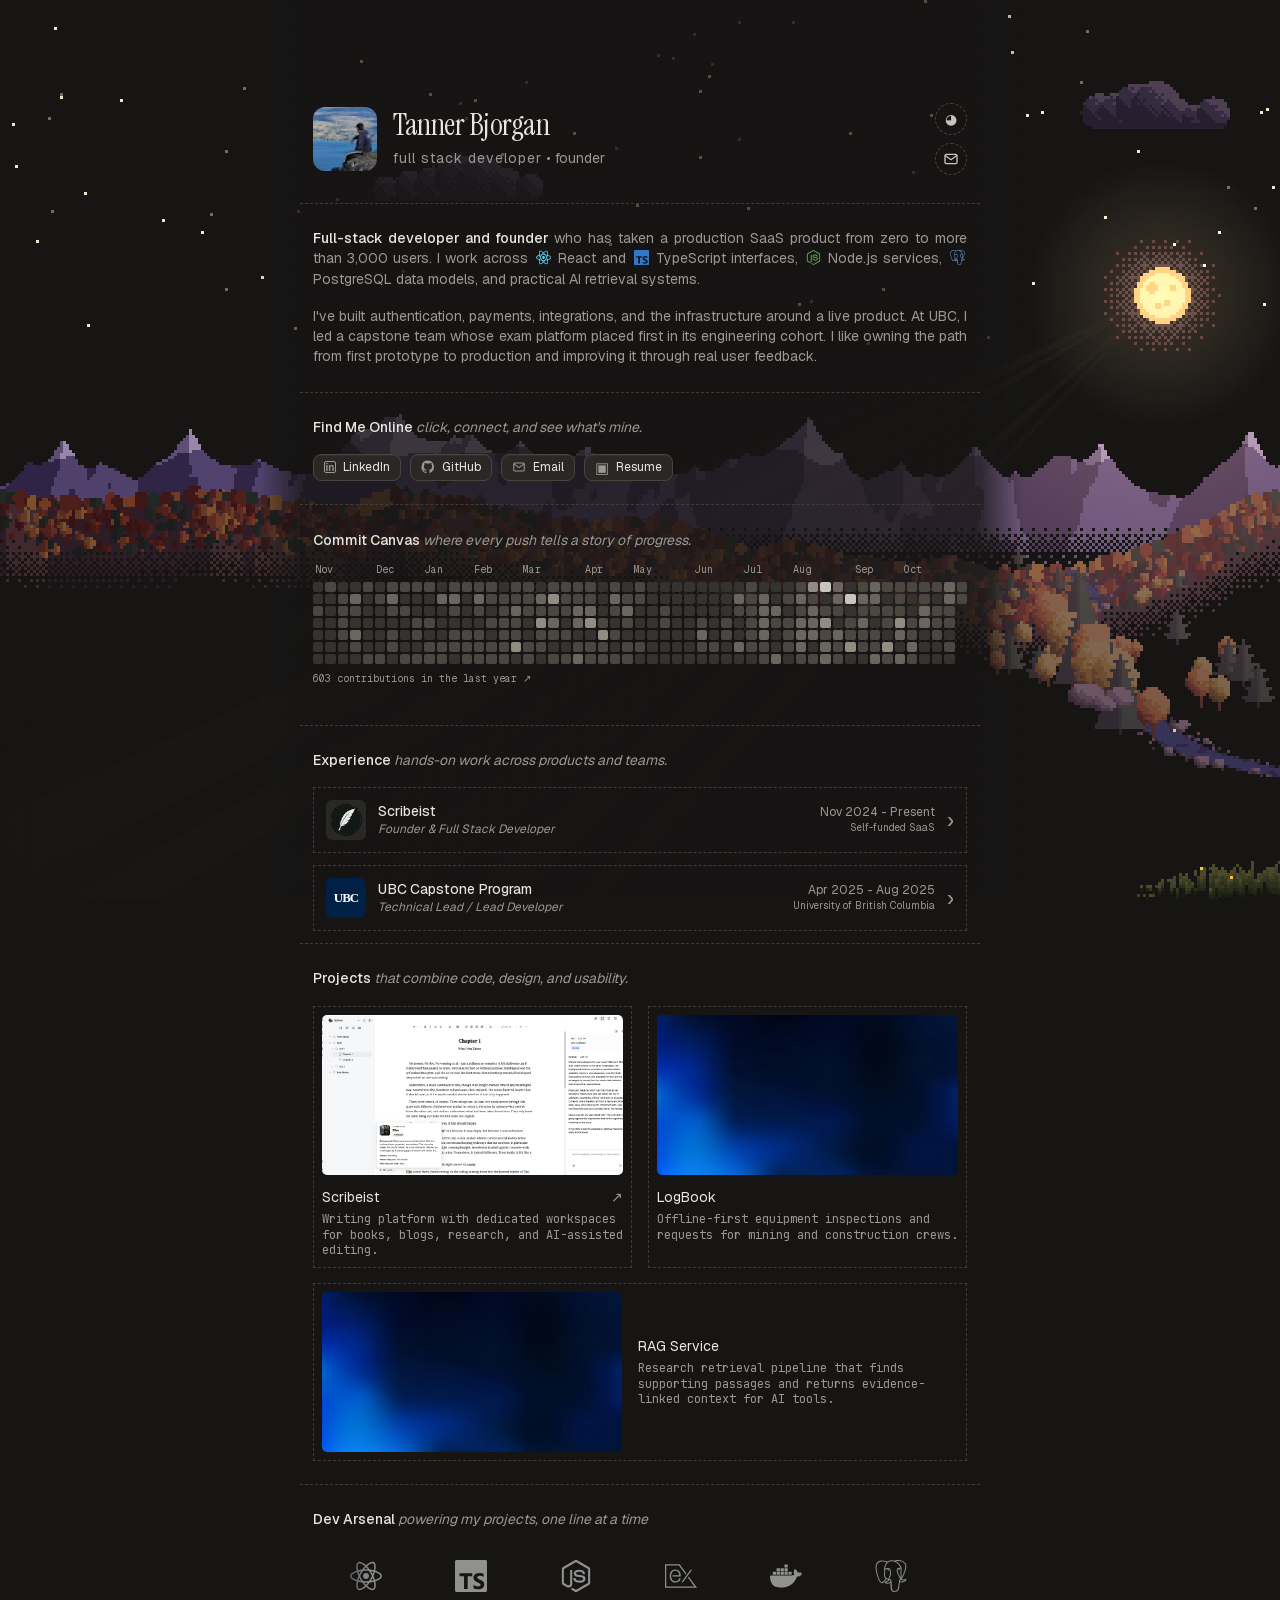
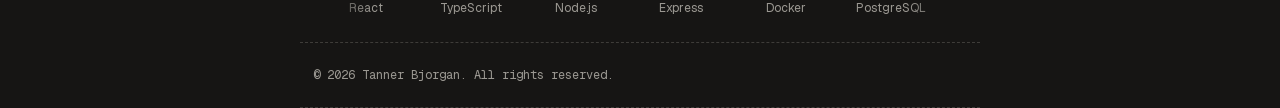
==== commit f7133336: "Add pixel-art autumn scene and retitle to full stack developer Co-Authored-By: Claude Opus 5.5 <nore" ====
--- a/index.html
+++ b/index.html
@@ -4,18 +4,21 @@
     <meta charset="utf-8" />
     <meta name="viewport" content="width=device-width, initial-scale=1" />
     <meta name="color-scheme" content="dark light" />
-    <meta name="description" content="Tanner Bjorgan — software engineer and founder building full-stack products and practical AI tools." />
-    <title>Tanner Bjorgan — Software Engineer</title>
+    <meta name="description" content="Tanner Bjorgan — full stack developer and founder building full-stack products and practical AI tools." />
+    <title>Tanner Bjorgan — Full Stack Developer</title>
     <link rel="icon" href="assets/avatar.jpg" type="image/jpeg" />
     <link rel="stylesheet" href="styles.css" />
     <script defer src="script.js"></script>
+    <script defer src="scene.js"></script>
   </head>
   <body>
+    <canvas class="pixel-world" id="pixel-world" aria-hidden="true" hidden></canvas>
+    <canvas class="pixel-sky" id="pixel-sky" aria-hidden="true" hidden></canvas>
     <div class="page-frame">
       <main class="portfolio">
         <header class="hero section">
           <button class="avatar-button" id="avatar-button" aria-label="Enlarge profile image"><img class="avatar" src="assets/avatar.jpg" alt="Tanner Bjorgan outdoors" /></button>
-          <div class="hero-title"><h1>Tanner Bjorgan</h1><p><span class="lettered">software engineer</span><span class="founder-tag"> <span aria-hidden="true">•</span> founder</span></p></div>
+          <div class="hero-title"><h1>Tanner Bjorgan</h1><p><span class="lettered">full stack developer</span><span class="founder-tag"> <span aria-hidden="true">•</span> founder</span></p></div>
           <div class="hero-actions">
             <button id="theme-toggle" class="round-button" type="button" aria-label="Toggle Theme" title="Toggle theme"><span class="moon" aria-hidden="true">◕</span><span class="sun" aria-hidden="true">☀</span></button>
             <a class="round-button" href="mailto:tannerbjorgan@gmail.com" aria-label="Email Tanner" title="Email Tanner"><svg viewBox="0 0 24 24" aria-hidden="true"><rect x="3" y="5" width="18" height="14" rx="2"/><path d="m4 7 8 6 8-6"/></svg></a>
@@ -23,7 +26,7 @@
         </header>
 
         <section class="bio section" aria-label="About">
-          <p><strong>Full-stack software engineer and founder</strong> who has taken a production SaaS product from zero to more than 3,000 users. I work across <img class="inline-logo" src="assets/skills/react.svg" alt="" /> React and <img class="inline-logo" src="assets/skills/typescript.svg" alt="" /> TypeScript interfaces, <img class="inline-logo" src="assets/skills/nodedotjs.svg" alt="" /> Node.js services, <img class="inline-logo" src="assets/skills/postgresql.svg" alt="" /> PostgreSQL data models, and practical AI retrieval systems.</p>
+          <p><strong>Full-stack developer and founder</strong> who has taken a production SaaS product from zero to more than 3,000 users. I work across <img class="inline-logo" src="assets/skills/react.svg" alt="" /> React and <img class="inline-logo" src="assets/skills/typescript.svg" alt="" /> TypeScript interfaces, <img class="inline-logo" src="assets/skills/nodedotjs.svg" alt="" /> Node.js services, <img class="inline-logo" src="assets/skills/postgresql.svg" alt="" /> PostgreSQL data models, and practical AI retrieval systems.</p>
           <p>I've built authentication, payments, integrations, and the infrastructure around a live product. At UBC, I led a capstone team whose exam platform placed first in its engineering cohort. I like owning the path from first prototype to production and improving it through real user feedback.</p>
         </section>
 
@@ -46,7 +49,7 @@
         <section class="experience section" aria-labelledby="experience-title">
           <h2 class="section-title" id="experience-title">Experience <em>hands-on work across products and teams.</em></h2>
           <div class="experience-list">
-            <article class="job" data-job="scribeist"><button class="job-heading" type="button" aria-expanded="false"><img src="assets/scribeist-logo.webp" alt="" /><span class="job-main"><strong>Scribeist</strong><em>Founder &amp; Software Engineer</em></span><span class="job-meta">Nov 2024 - Present<small>Self-funded SaaS</small></span><span class="chevron" aria-hidden="true">›</span></button><div class="job-details" hidden><div class="tags"><span><img src="assets/skills/react.svg" alt="" />React</span><span><img src="assets/skills/typescript.svg" alt="" />TypeScript</span><span><img src="assets/skills/nodedotjs.svg" alt="" />Node.js</span><span><img src="assets/skills/trpc.svg" alt="" />tRPC</span><span><img src="assets/skills/postgresql.svg" alt="" />PostgreSQL</span><span><img src="assets/skills/stripe.svg" alt="" />Stripe</span></div><ul><li>Built and commercialized the platform from first prototype to <strong>3,000+ users</strong>, owning its UI, services, authentication, payments, infrastructure, and release process.</li><li>Engineered Mythos live tracking with alias and regex matching, model classification, and cached state inference to keep character status and location aligned with manuscript edits.</li><li>Built hybrid retrieval with pgvector similarity, PostgreSQL lexical search, candidate ranking, and evidence-linked output. <a class="text-link" href="#rag-service">See the RAG Service project ↓</a></li></ul></div></article>
+            <article class="job" data-job="scribeist"><button class="job-heading" type="button" aria-expanded="false"><img src="assets/scribeist-logo.webp" alt="" /><span class="job-main"><strong>Scribeist</strong><em>Founder &amp; Full Stack Developer</em></span><span class="job-meta">Nov 2024 - Present<small>Self-funded SaaS</small></span><span class="chevron" aria-hidden="true">›</span></button><div class="job-details" hidden><div class="tags"><span><img src="assets/skills/react.svg" alt="" />React</span><span><img src="assets/skills/typescript.svg" alt="" />TypeScript</span><span><img src="assets/skills/nodedotjs.svg" alt="" />Node.js</span><span><img src="assets/skills/trpc.svg" alt="" />tRPC</span><span><img src="assets/skills/postgresql.svg" alt="" />PostgreSQL</span><span><img src="assets/skills/stripe.svg" alt="" />Stripe</span></div><ul><li>Built and commercialized the platform from first prototype to <strong>3,000+ users</strong>, owning its UI, services, authentication, payments, infrastructure, and release process.</li><li>Engineered Mythos live tracking with alias and regex matching, model classification, and cached state inference to keep character status and location aligned with manuscript edits.</li><li>Built hybrid retrieval with pgvector similarity, PostgreSQL lexical search, candidate ranking, and evidence-linked output. <a class="text-link" href="#rag-service">See the RAG Service project ↓</a></li></ul></div></article>
             <article class="job" data-job="ubc"><button class="job-heading" type="button" aria-expanded="false"><span class="job-logo-ubc" aria-hidden="true">UBC</span><span class="job-main"><strong>UBC Capstone Program</strong><em>Technical Lead / Lead Developer</em></span><span class="job-meta">Apr 2025 - Aug 2025<small>University of British Columbia</small></span><span class="chevron" aria-hidden="true">›</span></button><div class="job-details" hidden><div class="tags"><span><img src="assets/skills/react.svg" alt="" />React</span><span><img src="assets/skills/nodedotjs.svg" alt="" />Node.js</span><span><img src="assets/skills/trpc.svg" alt="" />tRPC</span><span><img src="assets/skills/prisma.svg" alt="" />Prisma</span><span><img src="assets/skills/postgresql.svg" alt="" />PostgreSQL</span></div><ul><li>Led a seven-person team building an exam generation and integrity platform that placed <strong>first in the engineering cohort</strong>.</li><li>Translated stakeholder needs into requirements, sprint plans, and delivered features across the full software lifecycle.</li><li>Coordinated peer review and documentation while accounting for privacy and data-retention requirements.</li></ul></div></article>
           </div>
         </section>
--- a/styles.css
+++ b/styles.css
@@ -33,6 +33,19 @@
 @media(max-width:520px){.month-labels span:nth-child(odd){display:block}.project-card:last-child:nth-child(odd){grid-column:auto;display:block}.project-card:last-child:nth-child(odd) .project-card-info{padding-top:12px}.founder-tag{display:none}}
 
 /* Personal content, with the reference layout's decorative side rails removed. */
+:root{--outside:#161514;--surface:#161514;--text:#e8e6e2;--muted:#9b9892;--soft:#c8c5be;--line:#34322f;--dashed:#3e3c39;--pill:#2a2825;--pill-border:#484540;--cell0:#353330;--cell1:#4a4742;--cell2:#6a665f;--cell3:#918b82;--cell4:#c8c5be}
+html[data-theme=light]{--outside:#fff;--surface:#fff;--text:#171717;--muted:#626970;--soft:#515960;--line:#e6e8ea;--dashed:#e5e7e9;--pill:#f8f9fa;--pill-border:#d9dde1}
+html.theme-switching .marquee-track{animation-play-state:paused}
+@keyframes theme-fade-out{to{opacity:0}}
+@keyframes theme-fade-in{from{opacity:0}}
+::view-transition-old(root){animation:220ms ease-in-out both theme-fade-out}
+::view-transition-new(root){animation:220ms ease-in-out both theme-fade-in}
+@media(prefers-reduced-motion:reduce){::view-transition-old(root),::view-transition-new(root){animation-duration:.01ms!important}}
+#theme-toggle{position:relative}
+#theme-toggle .moon,#theme-toggle .sun{position:absolute;inset:0;display:grid;place-items:center;transition:opacity .3s ease}
+#theme-toggle .sun{opacity:0}
+html[data-theme=light] #theme-toggle .sun{opacity:1}
+html[data-theme=light] #theme-toggle .moon{display:grid;opacity:0}
 .page-frame{max-width:680px;padding:0;background:none}
 .portfolio{border:0}
 .round-button svg{display:block;width:16px;height:16px;stroke-linecap:round}
@@ -45,3 +58,12 @@
 .project-card:target{border-color:var(--soft);box-shadow:0 0 0 1px var(--dashed)}
 #rag-service{scroll-margin-top:22px}
 @media(max-width:520px){.founder-tag{display:inline}.chevron{margin-left:auto}}
+
+/* Pixel-art world and the bird that crosses it, both behind the content */
+.pixel-world,.pixel-sky{position:fixed;left:0;top:0;pointer-events:none;image-rendering:pixelated}
+.pixel-world{z-index:0}
+.pixel-sky{z-index:0}
+.pixel-world[hidden],.pixel-sky[hidden]{display:none}
+.page-frame{position:relative;z-index:1}
+.portfolio{background:transparent}
+@media(max-width:760px){.pixel-world{opacity:.45}}
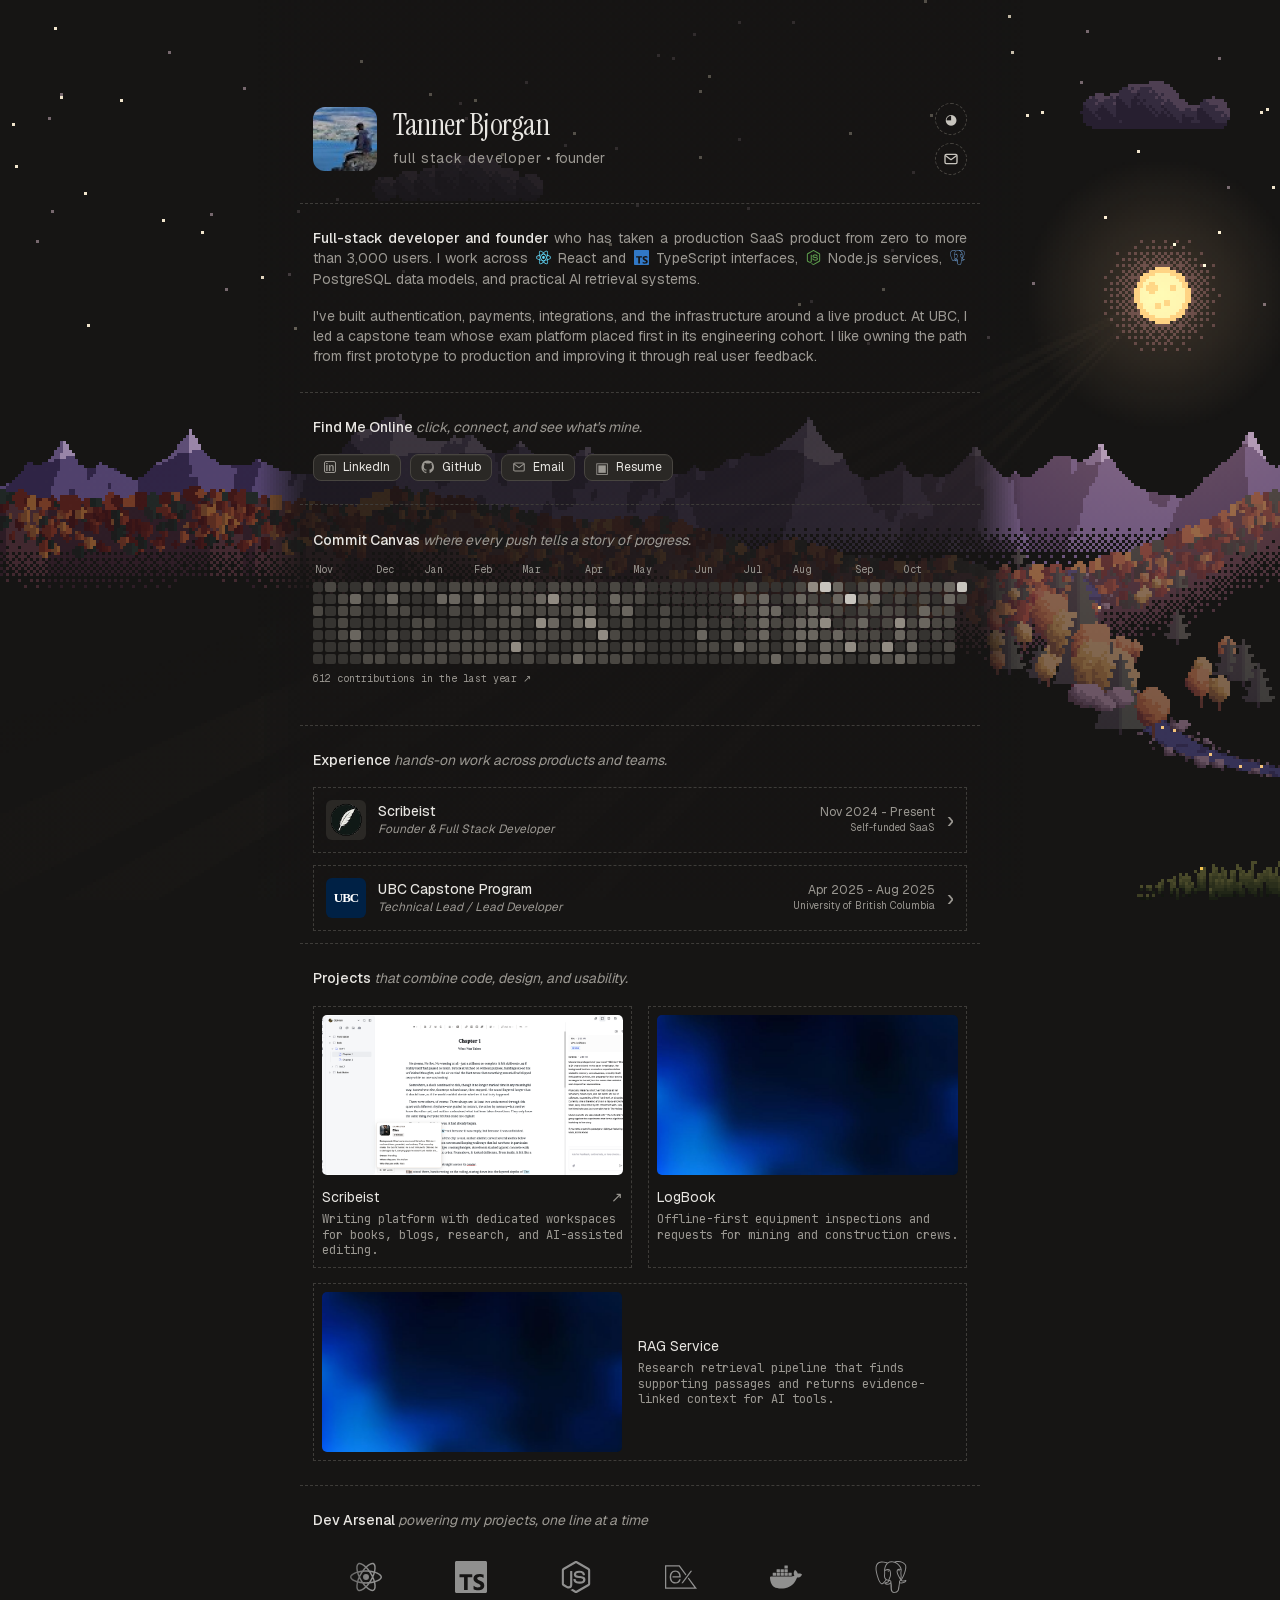
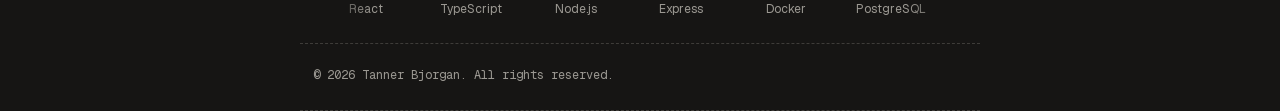
==== commit b02cf0ba: "Restructure into modules, load contributions live Split the stylesheet, page script and scene into f" ====
--- a/index.html
+++ b/index.html
@@ -7,59 +7,104 @@
     <meta name="description" content="Tanner Bjorgan — full stack developer and founder building full-stack products and practical AI tools." />
     <title>Tanner Bjorgan — Full Stack Developer</title>
     <link rel="icon" href="assets/avatar.jpg" type="image/jpeg" />
-    <link rel="stylesheet" href="styles.css" />
-    <script defer src="script.js"></script>
-    <script defer src="scene.js"></script>
+    <link rel="stylesheet" href="css/styles.css" />
+    <script>
+      try {
+        const saved = localStorage.getItem('portfolio-theme');
+        if (saved === 'light' || saved === 'dark') document.documentElement.dataset.theme = saved;
+      } catch {}
+    </script>
+    <script type="module" src="js/main.js"></script>
   </head>
   <body>
-    <canvas class="pixel-world" id="pixel-world" aria-hidden="true" hidden></canvas>
-    <canvas class="pixel-sky" id="pixel-sky" aria-hidden="true" hidden></canvas>
-    <div class="page-frame">
-      <main class="portfolio">
-        <header class="hero section">
-          <button class="avatar-button" id="avatar-button" aria-label="Enlarge profile image"><img class="avatar" src="assets/avatar.jpg" alt="Tanner Bjorgan outdoors" /></button>
-          <div class="hero-title"><h1>Tanner Bjorgan</h1><p><span class="lettered">full stack developer</span><span class="founder-tag"> <span aria-hidden="true">•</span> founder</span></p></div>
-          <div class="hero-actions">
-            <button id="theme-toggle" class="round-button" type="button" aria-label="Toggle Theme" title="Toggle theme"><span class="moon" aria-hidden="true">◕</span><span class="sun" aria-hidden="true">☀</span></button>
-            <a class="round-button" href="mailto:tannerbjorgan@gmail.com" aria-label="Email Tanner" title="Email Tanner"><svg viewBox="0 0 24 24" aria-hidden="true"><rect x="3" y="5" width="18" height="14" rx="2"/><path d="m4 7 8 6 8-6"/></svg></a>
-          </div>
-        </header>
+    <canvas class="scene-layer" id="scene-world" aria-hidden="true" hidden></canvas>
+    <canvas class="scene-layer" id="scene-sky" aria-hidden="true" hidden></canvas>
 
-        <section class="bio section" aria-label="About">
-          <p><strong>Full-stack developer and founder</strong> who has taken a production SaaS product from zero to more than 3,000 users. I work across <img class="inline-logo" src="assets/skills/react.svg" alt="" /> React and <img class="inline-logo" src="assets/skills/typescript.svg" alt="" /> TypeScript interfaces, <img class="inline-logo" src="assets/skills/nodedotjs.svg" alt="" /> Node.js services, <img class="inline-logo" src="assets/skills/postgresql.svg" alt="" /> PostgreSQL data models, and practical AI retrieval systems.</p>
-          <p>I've built authentication, payments, integrations, and the infrastructure around a live product. At UBC, I led a capstone team whose exam platform placed first in its engineering cohort. I like owning the path from first prototype to production and improving it through real user feedback.</p>
-        </section>
+    <main class="page">
+      <header class="hero section">
+        <button class="avatar-button" id="avatar-button" type="button" aria-label="Enlarge profile image">
+          <img class="avatar" src="assets/avatar.jpg" alt="Tanner Bjorgan outdoors" />
+        </button>
+        <div class="hero-title">
+          <h1>Tanner Bjorgan</h1>
+          <p><span class="hero-role">full stack developer</span> <span aria-hidden="true">•</span> founder</p>
+        </div>
+        <div class="hero-actions">
+          <button class="round-button theme-toggle" id="theme-toggle" type="button" aria-label="Toggle theme" title="Toggle theme">
+            <span class="moon" aria-hidden="true">◕</span>
+            <span class="sun" aria-hidden="true">☀</span>
+          </button>
+          <a class="round-button" href="mailto:tannerbjorgan@gmail.com" aria-label="Email Tanner" title="Email Tanner">
+            <svg viewBox="0 0 24 24" aria-hidden="true"><rect x="3" y="5" width="18" height="14" rx="2" /><path d="m4 7 8 6 8-6" /></svg>
+          </a>
+        </div>
+      </header>
 
-        <section class="contact section" aria-labelledby="contact-title">
-          <h2 class="section-title" id="contact-title">Find Me Online <em>click, connect, and see what's mine.</em></h2>
-          <div class="contact-links">
-            <a class="pill" href="https://www.linkedin.com/in/tanner-bjorgan-613408194/" target="_blank" rel="noopener noreferrer"><span class="pill-icon linkedin-icon">in</span>LinkedIn</a>
-            <a class="pill" href="https://github.com/tannerbjorgan" target="_blank" rel="noopener noreferrer"><svg class="pill-icon" viewBox="0 0 24 24" aria-hidden="true"><path d="M12 .9a11.1 11.1 0 0 0-3.51 21.63c.56.1.76-.24.76-.54v-1.9c-3.1.67-3.75-1.32-3.75-1.32-.5-1.28-1.24-1.62-1.24-1.62-1.01-.69.08-.68.08-.68 1.12.08 1.71 1.15 1.71 1.15 1 .71 2.63.51 3.27.39.1-.72.39-1.21.71-1.49-2.48-.28-5.1-1.24-5.1-5.49 0-1.22.43-2.22 1.14-3-.12-.28-.5-1.42.11-2.96 0 0 .93-.3 3.05 1.14a10.6 10.6 0 0 1 5.55 0c2.12-1.44 3.05-1.14 3.05-1.14.61 1.54.23 2.68.11 2.96.71.78 1.14 1.78 1.14 3 0 4.26-2.63 5.21-5.13 5.49.4.35.76 1.03.76 2.07v3.07c0 .3.2.65.77.54A11.1 11.1 0 0 0 12 .9Z"/></svg>GitHub</a>
-            <a class="pill" href="mailto:tannerbjorgan@gmail.com"><svg class="pill-icon email-pill-icon" viewBox="0 0 24 24" aria-hidden="true"><rect x="3" y="5" width="18" height="14" rx="2"/><path d="m4 7 8 6 8-6"/></svg>Email</a>
-            <a class="pill" href="resume.pdf" download="Tanner_Bjorgan_Software_Engineering_Resume.pdf"><span class="pill-icon">▣</span>Resume</a>
-          </div>
-        </section>
+      <section class="bio section" aria-label="About">
+        <p>
+          <strong>Full-stack developer and founder</strong> who has taken a production SaaS product from zero to more than 3,000 users.
+          I work across <img class="inline-logo" src="assets/skills/react.svg" alt="" /> React and
+          <img class="inline-logo" src="assets/skills/typescript.svg" alt="" /> TypeScript interfaces,
+          <img class="inline-logo" src="assets/skills/nodedotjs.svg" alt="" /> Node.js services,
+          <img class="inline-logo" src="assets/skills/postgresql.svg" alt="" /> PostgreSQL data models, and practical AI retrieval systems.
+        </p>
+        <p>
+          I've built authentication, payments, integrations, and the infrastructure around a live product. At UBC, I led a capstone team
+          whose exam platform placed first in its engineering cohort. I like owning the path from first prototype to production and
+          improving it through real user feedback.
+        </p>
+      </section>
 
-        <section class="commits section" aria-labelledby="commits-title">
-          <h2 class="section-title" id="commits-title">Commit Canvas <em>where every push tells a story of progress.</em></h2>
-          <div class="calendar-wrap"><div class="month-labels" id="month-labels" aria-hidden="true"></div><div class="calendar" id="calendar" role="img" aria-label="GitHub contribution calendar"></div></div>
-          <p class="contribution-count"><a id="contribution-count" href="https://github.com/tannerbjorgan" target="_blank" rel="noopener noreferrer">View GitHub activity ↗</a></p>
-        </section>
+      <section class="contact section" aria-labelledby="contact-title">
+        <h2 class="section-title" id="contact-title">Find Me Online <em>click, connect, and see what's mine.</em></h2>
+        <div class="contact-links">
+          <a class="pill" href="https://www.linkedin.com/in/tanner-bjorgan-613408194/" target="_blank" rel="noopener noreferrer">
+            <span class="pill-icon pill-icon--linkedin">in</span>LinkedIn
+          </a>
+          <a class="pill" href="https://github.com/tannerbjorgan" target="_blank" rel="noopener noreferrer">
+            <svg class="pill-icon" viewBox="0 0 24 24" aria-hidden="true"><path d="M12 .9a11.1 11.1 0 0 0-3.51 21.63c.56.1.76-.24.76-.54v-1.9c-3.1.67-3.75-1.32-3.75-1.32-.5-1.28-1.24-1.62-1.24-1.62-1.01-.69.08-.68.08-.68 1.12.08 1.71 1.15 1.71 1.15 1 .71 2.63.51 3.27.39.1-.72.39-1.21.71-1.49-2.48-.28-5.1-1.24-5.1-5.49 0-1.22.43-2.22 1.14-3-.12-.28-.5-1.42.11-2.96 0 0 .93-.3 3.05 1.14a10.6 10.6 0 0 1 5.55 0c2.12-1.44 3.05-1.14 3.05-1.14.61 1.54.23 2.68.11 2.96.71.78 1.14 1.78 1.14 3 0 4.26-2.63 5.21-5.13 5.49.4.35.76 1.03.76 2.07v3.07c0 .3.2.65.77.54A11.1 11.1 0 0 0 12 .9Z" /></svg>GitHub
+          </a>
+          <a class="pill" href="mailto:tannerbjorgan@gmail.com">
+            <svg class="pill-icon pill-icon--stroke" viewBox="0 0 24 24" aria-hidden="true"><rect x="3" y="5" width="18" height="14" rx="2" /><path d="m4 7 8 6 8-6" /></svg>Email
+          </a>
+          <a class="pill" href="resume.pdf" download="Tanner_Bjorgan_Resume.pdf"><span class="pill-icon">▣</span>Resume</a>
+        </div>
+      </section>
 
-        <section class="experience section" aria-labelledby="experience-title">
-          <h2 class="section-title" id="experience-title">Experience <em>hands-on work across products and teams.</em></h2>
-          <div class="experience-list">
-            <article class="job" data-job="scribeist"><button class="job-heading" type="button" aria-expanded="false"><img src="assets/scribeist-logo.webp" alt="" /><span class="job-main"><strong>Scribeist</strong><em>Founder &amp; Full Stack Developer</em></span><span class="job-meta">Nov 2024 - Present<small>Self-funded SaaS</small></span><span class="chevron" aria-hidden="true">›</span></button><div class="job-details" hidden><div class="tags"><span><img src="assets/skills/react.svg" alt="" />React</span><span><img src="assets/skills/typescript.svg" alt="" />TypeScript</span><span><img src="assets/skills/nodedotjs.svg" alt="" />Node.js</span><span><img src="assets/skills/trpc.svg" alt="" />tRPC</span><span><img src="assets/skills/postgresql.svg" alt="" />PostgreSQL</span><span><img src="assets/skills/stripe.svg" alt="" />Stripe</span></div><ul><li>Built and commercialized the platform from first prototype to <strong>3,000+ users</strong>, owning its UI, services, authentication, payments, infrastructure, and release process.</li><li>Engineered Mythos live tracking with alias and regex matching, model classification, and cached state inference to keep character status and location aligned with manuscript edits.</li><li>Built hybrid retrieval with pgvector similarity, PostgreSQL lexical search, candidate ranking, and evidence-linked output. <a class="text-link" href="#rag-service">See the RAG Service project ↓</a></li></ul></div></article>
-            <article class="job" data-job="ubc"><button class="job-heading" type="button" aria-expanded="false"><span class="job-logo-ubc" aria-hidden="true">UBC</span><span class="job-main"><strong>UBC Capstone Program</strong><em>Technical Lead / Lead Developer</em></span><span class="job-meta">Apr 2025 - Aug 2025<small>University of British Columbia</small></span><span class="chevron" aria-hidden="true">›</span></button><div class="job-details" hidden><div class="tags"><span><img src="assets/skills/react.svg" alt="" />React</span><span><img src="assets/skills/nodedotjs.svg" alt="" />Node.js</span><span><img src="assets/skills/trpc.svg" alt="" />tRPC</span><span><img src="assets/skills/prisma.svg" alt="" />Prisma</span><span><img src="assets/skills/postgresql.svg" alt="" />PostgreSQL</span></div><ul><li>Led a seven-person team building an exam generation and integrity platform that placed <strong>first in the engineering cohort</strong>.</li><li>Translated stakeholder needs into requirements, sprint plans, and delivered features across the full software lifecycle.</li><li>Coordinated peer review and documentation while accounting for privacy and data-retention requirements.</li></ul></div></article>
-          </div>
-        </section>
+      <section class="contributions section" aria-labelledby="contributions-title">
+        <h2 class="section-title" id="contributions-title">Commit Canvas <em>where every push tells a story of progress.</em></h2>
+        <div class="calendar-wrap">
+          <div class="month-labels" id="month-labels" aria-hidden="true"></div>
+          <div class="calendar" id="calendar" role="img" aria-label="GitHub contribution calendar"></div>
+        </div>
+        <p class="contribution-count">
+          <a id="contribution-count" href="https://github.com/tannerbjorgan" target="_blank" rel="noopener noreferrer">View GitHub activity ↗</a>
+        </p>
+      </section>
 
-        <section class="projects section" aria-labelledby="projects-title"><h2 class="section-title" id="projects-title">Projects <em>that combine code, design, and usability.</em></h2><div class="project-grid" id="project-grid"></div></section>
+      <section class="experience section" aria-labelledby="experience-title">
+        <h2 class="section-title" id="experience-title">Experience <em>hands-on work across products and teams.</em></h2>
+        <div class="experience-list" id="experience-list"></div>
+      </section>
 
-        <section class="arsenal section" aria-labelledby="arsenal-title"><h2 class="section-title" id="arsenal-title">Dev Arsenal <em>powering my projects, one line at a time</em></h2><div class="marquee-viewport"><div class="marquee-track" id="marquee-track"></div></div></section>
-        <footer class="section"><p>© 2026 Tanner Bjorgan. All rights reserved.</p></footer>
-      </main>
-    </div>
-    <dialog id="avatar-dialog" class="avatar-dialog" aria-label="Profile image"><button id="close-avatar" aria-label="Close image" type="button">×</button><img src="assets/avatar.jpg" alt="Tanner Bjorgan outdoors" /></dialog>
+      <section class="projects section" aria-labelledby="projects-title">
+        <h2 class="section-title" id="projects-title">Projects <em>that combine code, design, and usability.</em></h2>
+        <div class="project-grid" id="project-grid"></div>
+      </section>
+
+      <section class="tools section" aria-labelledby="tools-title">
+        <h2 class="section-title" id="tools-title">Dev Arsenal <em>powering my projects, one line at a time</em></h2>
+        <div class="marquee"><div class="marquee-track" id="tools-track"></div></div>
+      </section>
+
+      <footer class="footer section">
+        <p>© 2026 Tanner Bjorgan. All rights reserved.</p>
+      </footer>
+    </main>
+
+    <dialog class="avatar-dialog" id="avatar-dialog" aria-label="Profile image">
+      <button id="close-avatar" type="button" aria-label="Close image">×</button>
+      <img src="assets/avatar.jpg" alt="Tanner Bjorgan outdoors" />
+    </dialog>
   </body>
 </html>
--- a/css/styles.css
+++ b/css/styles.css
@@ -0,0 +1,901 @@
+/* ==========================================================================
+   Fonts
+   ========================================================================== */
+
+@font-face {
+  font-family: Geist;
+  src: url('../assets/fonts/geist.woff2') format('woff2');
+  font-weight: 100 900;
+  font-display: swap;
+}
+
+@font-face {
+  font-family: 'Geist Mono';
+  src: url('../assets/fonts/geist-mono.woff2') format('woff2');
+  font-weight: 100 900;
+  font-display: swap;
+}
+
+@font-face {
+  font-family: 'JetBrains Mono';
+  src: url('../assets/fonts/jetbrains-mono.woff2') format('woff2');
+  font-weight: 100 800;
+  font-display: swap;
+}
+
+@font-face {
+  font-family: 'Instrument Serif';
+  src: url('../assets/fonts/instrument-serif.woff2') format('woff2');
+  font-weight: 400;
+  font-display: swap;
+}
+
+/* ==========================================================================
+   Theme tokens
+   ========================================================================== */
+
+:root {
+  --bg: #161514;
+  --text: #e8e6e2;
+  --muted: #9b9892;
+  --soft: #c8c5be;
+  --dashed: #3e3c39;
+  --pill: #2a2825;
+  --pill-border: #484540;
+  --link: #9bc8f7;
+  --cell-0: #353330;
+  --cell-1: #4a4742;
+  --cell-2: #6a665f;
+  --cell-3: #918b82;
+  --cell-4: #c8c5be;
+  --icon-filter: grayscale(1) brightness(0) invert(1);
+  --icon-opacity: 0.7;
+
+  --font-sans: Geist, Arial, sans-serif;
+  --font-mono: 'Geist Mono', monospace;
+  --font-code: 'JetBrains Mono', 'Geist Mono', monospace;
+  --font-serif: 'Instrument Serif', Georgia, serif;
+
+  color-scheme: dark;
+}
+
+:root[data-theme='light'] {
+  --bg: #fff;
+  --text: #171717;
+  --muted: #626970;
+  --soft: #515960;
+  --dashed: #e5e7e9;
+  --pill: #f8f9fa;
+  --pill-border: #d9dde1;
+  --link: #245fa3;
+  --cell-0: #ebebeb;
+  --cell-1: #d4d4d4;
+  --cell-2: #a3a3a3;
+  --cell-3: #737373;
+  --cell-4: #404040;
+  --icon-filter: grayscale(1) brightness(0);
+  --icon-opacity: 0.58;
+
+  color-scheme: light;
+}
+
+/* ==========================================================================
+   Base
+   ========================================================================== */
+
+*,
+*::before,
+*::after {
+  box-sizing: border-box;
+}
+
+html {
+  scroll-behavior: smooth;
+}
+
+body {
+  margin: 0;
+  background: var(--bg);
+  color: var(--text);
+  font: 14px/1.45 var(--font-sans);
+}
+
+a {
+  color: inherit;
+  text-decoration: none;
+}
+
+button {
+  font: inherit;
+}
+
+a,
+button {
+  -webkit-tap-highlight-color: transparent;
+}
+
+/* ==========================================================================
+   Layout
+   ========================================================================== */
+
+.page {
+  position: relative;
+  z-index: 1;
+  max-width: 680px;
+  min-height: 100vh;
+  margin: auto;
+}
+
+.section {
+  padding: 24px 13px;
+  border-bottom: 1px dashed var(--dashed);
+}
+
+.section-title {
+  margin: 0 0 16px;
+  font-size: 14px;
+  font-weight: 500;
+  line-height: 1.5;
+}
+
+.section-title em {
+  color: var(--muted);
+  font-weight: 400;
+}
+
+/* ==========================================================================
+   Shared components
+   ========================================================================== */
+
+.round-button {
+  display: grid;
+  place-items: center;
+  width: 32px;
+  height: 32px;
+  border: 1px dashed var(--pill-border);
+  border-radius: 50%;
+  background: transparent;
+  color: var(--soft);
+  cursor: pointer;
+}
+
+.round-button:hover {
+  border-color: var(--soft);
+  color: var(--text);
+}
+
+.round-button svg {
+  display: block;
+  width: 16px;
+  height: 16px;
+  fill: none;
+  stroke: currentColor;
+  stroke-width: 2;
+  stroke-linecap: round;
+  stroke-linejoin: round;
+}
+
+.pill {
+  display: inline-flex;
+  align-items: center;
+  gap: 7px;
+  height: 27px;
+  padding: 0 10px;
+  border: 1px solid var(--pill-border);
+  border-radius: 8px;
+  background: var(--pill);
+  box-shadow: inset 0 1px rgb(255 255 255 / 3.5%);
+  font-size: 12px;
+  white-space: nowrap;
+}
+
+.pill:hover {
+  border-color: var(--soft);
+  transform: translateY(-1px);
+}
+
+.pill-icon {
+  display: inline-flex;
+  align-items: center;
+  justify-content: center;
+  width: 14px;
+  height: 14px;
+  color: var(--muted);
+  font-size: 15px;
+  line-height: 1;
+  fill: currentColor;
+}
+
+.pill-icon--stroke {
+  display: block;
+  flex: none;
+  fill: none;
+  stroke: currentColor;
+  stroke-width: 1.8;
+  stroke-linecap: round;
+  stroke-linejoin: round;
+}
+
+.pill-icon--linkedin {
+  width: 12px;
+  height: 12px;
+  border: 1px solid var(--muted);
+  border-radius: 2px;
+  font: bold 10px Arial, sans-serif;
+}
+
+.tag-list {
+  display: flex;
+  flex-wrap: wrap;
+  gap: 6px;
+}
+
+.tag {
+  display: inline-flex;
+  align-items: center;
+  gap: 5px;
+  padding: 3px 7px;
+  border: 1px solid var(--pill-border);
+  border-radius: 5px;
+  background: var(--pill);
+  color: var(--soft);
+  font: 10px var(--font-mono);
+}
+
+.tag img {
+  display: block;
+  flex: none;
+  width: 13px;
+  height: 13px;
+  object-fit: contain;
+}
+
+.inline-logo {
+  display: inline-block;
+  width: 15px;
+  height: 15px;
+  margin: 0 2px 0 3px;
+  vertical-align: -2px;
+  object-fit: contain;
+}
+
+.text-link {
+  color: var(--link);
+  text-decoration: underline;
+  text-underline-offset: 2px;
+}
+
+/* ==========================================================================
+   Hero
+   ========================================================================== */
+
+.hero {
+  display: flex;
+  align-items: center;
+  gap: 16px;
+  min-height: 197px;
+  padding-top: 103px;
+  padding-bottom: 28px;
+}
+
+.avatar-button {
+  flex: none;
+  width: 64px;
+  height: 64px;
+  padding: 0;
+  border: 0;
+  border-radius: 12px;
+  background: transparent;
+  cursor: zoom-in;
+}
+
+.avatar {
+  display: block;
+  width: 64px;
+  height: 64px;
+  border-radius: 12px;
+  object-fit: cover;
+}
+
+.hero-title h1 {
+  margin: 0 0 8px;
+  font: 400 30px/1 var(--font-serif);
+  letter-spacing: -0.5px;
+}
+
+.hero-title p {
+  margin: 0;
+  color: var(--muted);
+  font-size: 14px;
+}
+
+.hero-role {
+  letter-spacing: 1px;
+}
+
+.hero-actions {
+  display: flex;
+  flex-direction: column;
+  gap: 8px;
+  margin-left: auto;
+}
+
+.theme-toggle {
+  position: relative;
+}
+
+.theme-toggle span {
+  position: absolute;
+  inset: 0;
+  display: grid;
+  place-items: center;
+  transition: opacity 0.3s ease;
+}
+
+.theme-toggle .sun,
+:root[data-theme='light'] .theme-toggle .moon {
+  opacity: 0;
+}
+
+:root[data-theme='light'] .theme-toggle .sun {
+  opacity: 1;
+}
+
+/* ==========================================================================
+   About and contact
+   ========================================================================== */
+
+.bio {
+  padding-bottom: 25px;
+  color: var(--muted);
+}
+
+.bio p {
+  margin: 0 0 17px;
+  text-align: justify;
+}
+
+.bio p:last-child {
+  margin-bottom: 0;
+}
+
+.bio strong {
+  color: var(--text);
+  font-weight: 500;
+}
+
+.contact {
+  padding-bottom: 23px;
+}
+
+.contact-links {
+  display: flex;
+  flex-wrap: wrap;
+  gap: 9px;
+}
+
+/* ==========================================================================
+   Contribution calendar
+   ========================================================================== */
+
+.contributions {
+  padding-top: 25px;
+  padding-bottom: 39px;
+}
+
+.contributions .section-title {
+  margin-bottom: 12px;
+}
+
+.calendar-wrap {
+  width: 100%;
+  overflow: hidden;
+}
+
+.month-labels,
+.calendar {
+  display: grid;
+  grid-template-columns: repeat(53, minmax(0, 1fr));
+}
+
+.month-labels {
+  margin: 0 2px 5px;
+  color: var(--muted);
+  font: 10px/1.4 var(--font-mono);
+}
+
+.month-labels span {
+  white-space: nowrap;
+}
+
+.calendar {
+  grid-template-rows: repeat(7, 10px);
+  grid-auto-flow: column;
+  gap: 2px;
+  width: 100%;
+}
+
+.calendar-cell {
+  min-width: 0;
+  height: 10px;
+  border-radius: 2px;
+  background: var(--cell-0);
+}
+
+.calendar-cell[data-level='1'] { background: var(--cell-1); }
+.calendar-cell[data-level='2'] { background: var(--cell-2); }
+.calendar-cell[data-level='3'] { background: var(--cell-3); }
+.calendar-cell[data-level='4'] { background: var(--cell-4); }
+
+.calendar-cell:hover {
+  outline: 1px solid var(--text);
+  outline-offset: 1px;
+}
+
+.calendar-cell.is-empty {
+  visibility: hidden;
+}
+
+.calendar-unavailable {
+  grid-column: 1 / -1;
+  color: var(--muted);
+  font: 11px var(--font-mono);
+}
+
+.contribution-count {
+  margin: 7px 0 0;
+  color: var(--muted);
+  font: 10px/1.5 var(--font-mono);
+}
+
+.contribution-count a:hover {
+  color: var(--text);
+  text-decoration: underline;
+}
+
+/* ==========================================================================
+   Experience
+   ========================================================================== */
+
+.experience {
+  padding-bottom: 12px;
+}
+
+.experience-list {
+  display: grid;
+  gap: 12px;
+}
+
+.job {
+  border: 1px dashed var(--dashed);
+}
+
+.job-heading {
+  display: flex;
+  align-items: center;
+  gap: 12px;
+  width: 100%;
+  min-height: 64px;
+  padding: 12px;
+  border: 0;
+  background: none;
+  color: inherit;
+  text-align: left;
+  cursor: pointer;
+}
+
+.job-heading:hover {
+  background: var(--pill);
+}
+
+.job-logo {
+  flex: none;
+  width: 40px;
+  height: 40px;
+  border-radius: 6px;
+  background: var(--pill);
+  object-fit: cover;
+}
+
+.job-logo--text {
+  display: grid;
+  place-items: center;
+  color: #fff;
+  font: 700 13px Georgia, serif;
+  letter-spacing: -1px;
+}
+
+.job-main {
+  display: grid;
+  min-width: 0;
+}
+
+.job-main strong {
+  font-weight: 450;
+}
+
+.job-main em {
+  color: var(--muted);
+  font-size: 12px;
+  white-space: nowrap;
+}
+
+.job-meta {
+  margin-left: auto;
+  color: var(--muted);
+  font-size: 12px;
+  text-align: right;
+  white-space: nowrap;
+}
+
+.job-meta small {
+  display: block;
+  font-size: 10px;
+}
+
+.chevron {
+  color: var(--muted);
+  font-size: 22px;
+  line-height: 1;
+  transition: transform 0.2s;
+}
+
+.job-heading[aria-expanded='true'] .chevron {
+  transform: rotate(90deg);
+}
+
+.job-details {
+  padding: 0 12px 11px;
+  color: var(--muted);
+  font-size: 12px;
+}
+
+.job-details .tag-list {
+  padding-top: 11px;
+  border-top: 1px dashed var(--dashed);
+}
+
+.job-details ul {
+  display: grid;
+  gap: 8px;
+  margin: 16px 0 0;
+  padding-left: 14px;
+}
+
+.job-details li::marker {
+  color: var(--soft);
+}
+
+.job-details strong {
+  color: var(--text);
+  font-weight: 500;
+}
+
+/* ==========================================================================
+   Projects
+   ========================================================================== */
+
+.projects .section-title {
+  margin-bottom: 17px;
+}
+
+.project-grid {
+  display: grid;
+  grid-template-columns: repeat(2, minmax(0, 1fr));
+  gap: 15px 16px;
+}
+
+.project-card {
+  display: block;
+  min-width: 0;
+  padding: 8px;
+  border: 1px dashed var(--dashed);
+  scroll-margin-top: 22px;
+  transition: border-color 0.2s, transform 0.2s;
+}
+
+a.project-card:hover {
+  border-color: var(--soft);
+  transform: translateY(-2px);
+}
+
+.project-card:target {
+  border-color: var(--soft);
+  box-shadow: 0 0 0 1px var(--dashed);
+}
+
+.project-card img {
+  display: block;
+  width: 100%;
+  height: 160px;
+  border-radius: 5px;
+  object-fit: cover;
+}
+
+.project-card-info {
+  padding-top: 12px;
+}
+
+.project-name-row {
+  display: flex;
+  align-items: center;
+  justify-content: space-between;
+  gap: 8px;
+}
+
+.project-arrow {
+  color: var(--muted);
+}
+
+.project-description {
+  min-height: 31px;
+  margin: 5px 0 0;
+  color: var(--muted);
+  font: 12px/1.3 var(--font-code);
+}
+
+/* An odd final card spans the full row with its image beside the text. */
+.project-card:last-child:nth-child(odd) {
+  display: grid;
+  grid-column: 1 / -1;
+  grid-template-columns: 300px minmax(0, 1fr);
+  align-items: center;
+  gap: 16px;
+}
+
+.project-card:last-child:nth-child(odd) .project-card-info {
+  padding-top: 0;
+}
+
+/* ==========================================================================
+   Tools marquee
+   ========================================================================== */
+
+.tools {
+  padding-bottom: 25px;
+  overflow: hidden;
+}
+
+.tools .section-title {
+  margin-bottom: 30px;
+}
+
+.marquee {
+  overflow: hidden;
+  mask-image: linear-gradient(to right, transparent, #000 9%, #000 91%, transparent);
+}
+
+.marquee-track {
+  display: flex;
+  width: max-content;
+  animation: marquee 42s linear infinite;
+}
+
+.marquee:hover .marquee-track,
+.theme-switching .marquee-track {
+  animation-play-state: paused;
+}
+
+.tool {
+  display: grid;
+  flex: none;
+  justify-items: center;
+  gap: 8px;
+  width: 105px;
+  color: var(--muted);
+  font-size: 12px;
+  white-space: nowrap;
+}
+
+.tool img {
+  display: block;
+  width: 32px;
+  height: 32px;
+  object-fit: contain;
+  filter: var(--icon-filter);
+  opacity: calc(var(--icon-opacity) * 0.75);
+}
+
+@keyframes marquee {
+  to {
+    transform: translateX(-50%);
+  }
+}
+
+/* ==========================================================================
+   Footer and avatar dialog
+   ========================================================================== */
+
+.footer {
+  padding-top: 23px;
+  padding-bottom: 27px;
+  color: var(--muted);
+  font: 12px var(--font-mono);
+}
+
+.footer p {
+  margin: 0;
+}
+
+.avatar-dialog {
+  padding: 12px;
+  border: 1px solid var(--dashed);
+  border-radius: 12px;
+  background: var(--bg);
+  box-shadow: 0 20px 60px #0008;
+}
+
+.avatar-dialog::backdrop {
+  background: #000b;
+  backdrop-filter: blur(5px);
+}
+
+.avatar-dialog img {
+  display: block;
+  width: min(70vw, 360px);
+  height: auto;
+  border-radius: 8px;
+}
+
+.avatar-dialog button {
+  position: absolute;
+  top: 15px;
+  right: 15px;
+  width: 30px;
+  height: 30px;
+  border: 0;
+  border-radius: 50%;
+  background: #111b;
+  color: #fff;
+  font-size: 22px;
+  cursor: pointer;
+}
+
+/* ==========================================================================
+   Pixel-art scene
+   ========================================================================== */
+
+.scene-layer {
+  position: fixed;
+  top: 0;
+  left: 0;
+  z-index: 0;
+  pointer-events: none;
+  image-rendering: pixelated;
+}
+
+.scene-layer[hidden] {
+  display: none;
+}
+
+/* ==========================================================================
+   Theme transition
+   ========================================================================== */
+
+@keyframes theme-fade-out {
+  to {
+    opacity: 0;
+  }
+}
+
+@keyframes theme-fade-in {
+  from {
+    opacity: 0;
+  }
+}
+
+::view-transition-old(root) {
+  animation: 220ms ease-in-out both theme-fade-out;
+}
+
+::view-transition-new(root) {
+  animation: 220ms ease-in-out both theme-fade-in;
+}
+
+/* ==========================================================================
+   Responsive
+   ========================================================================== */
+
+@media (max-width: 760px) {
+  .hero {
+    padding-top: 72px;
+  }
+
+  .contributions {
+    padding-bottom: 34px;
+  }
+
+  .calendar {
+    grid-template-rows: repeat(7, 9px);
+  }
+
+  .calendar-cell {
+    height: 9px;
+  }
+
+  .project-card img {
+    height: 150px;
+  }
+
+  .scene-layer {
+    opacity: 0.45;
+  }
+}
+
+@media (max-width: 520px) {
+  .section {
+    padding-right: 12px;
+    padding-left: 12px;
+  }
+
+  .hero {
+    min-height: 164px;
+  }
+
+  .hero-title h1 {
+    font-size: 28px;
+  }
+
+  .bio {
+    line-height: 1.48;
+  }
+
+  .contributions {
+    padding-bottom: 35px;
+  }
+
+  .month-labels,
+  .calendar {
+    width: 644px;
+  }
+
+  .calendar {
+    grid-template-columns: repeat(53, 10px);
+    grid-template-rows: repeat(7, 10px);
+    gap: 2.2px;
+  }
+
+  .calendar-cell {
+    height: 10px;
+  }
+
+  .job-meta {
+    display: none;
+  }
+
+  .chevron {
+    margin-left: auto;
+  }
+
+  .project-grid {
+    grid-template-columns: 1fr;
+    gap: 14px;
+  }
+
+  .project-card img {
+    height: 160px;
+  }
+
+  .project-card:last-child:nth-child(odd) {
+    display: block;
+    grid-column: auto;
+  }
+
+  .project-card:last-child:nth-child(odd) .project-card-info {
+    padding-top: 12px;
+  }
+
+  .tools .section-title {
+    margin-bottom: 28px;
+  }
+}
+
+@media (prefers-reduced-motion: reduce) {
+  *,
+  *::before,
+  *::after {
+    scroll-behavior: auto !important;
+    animation-duration: 0.01ms !important;
+    transition-duration: 0.01ms !important;
+  }
+}
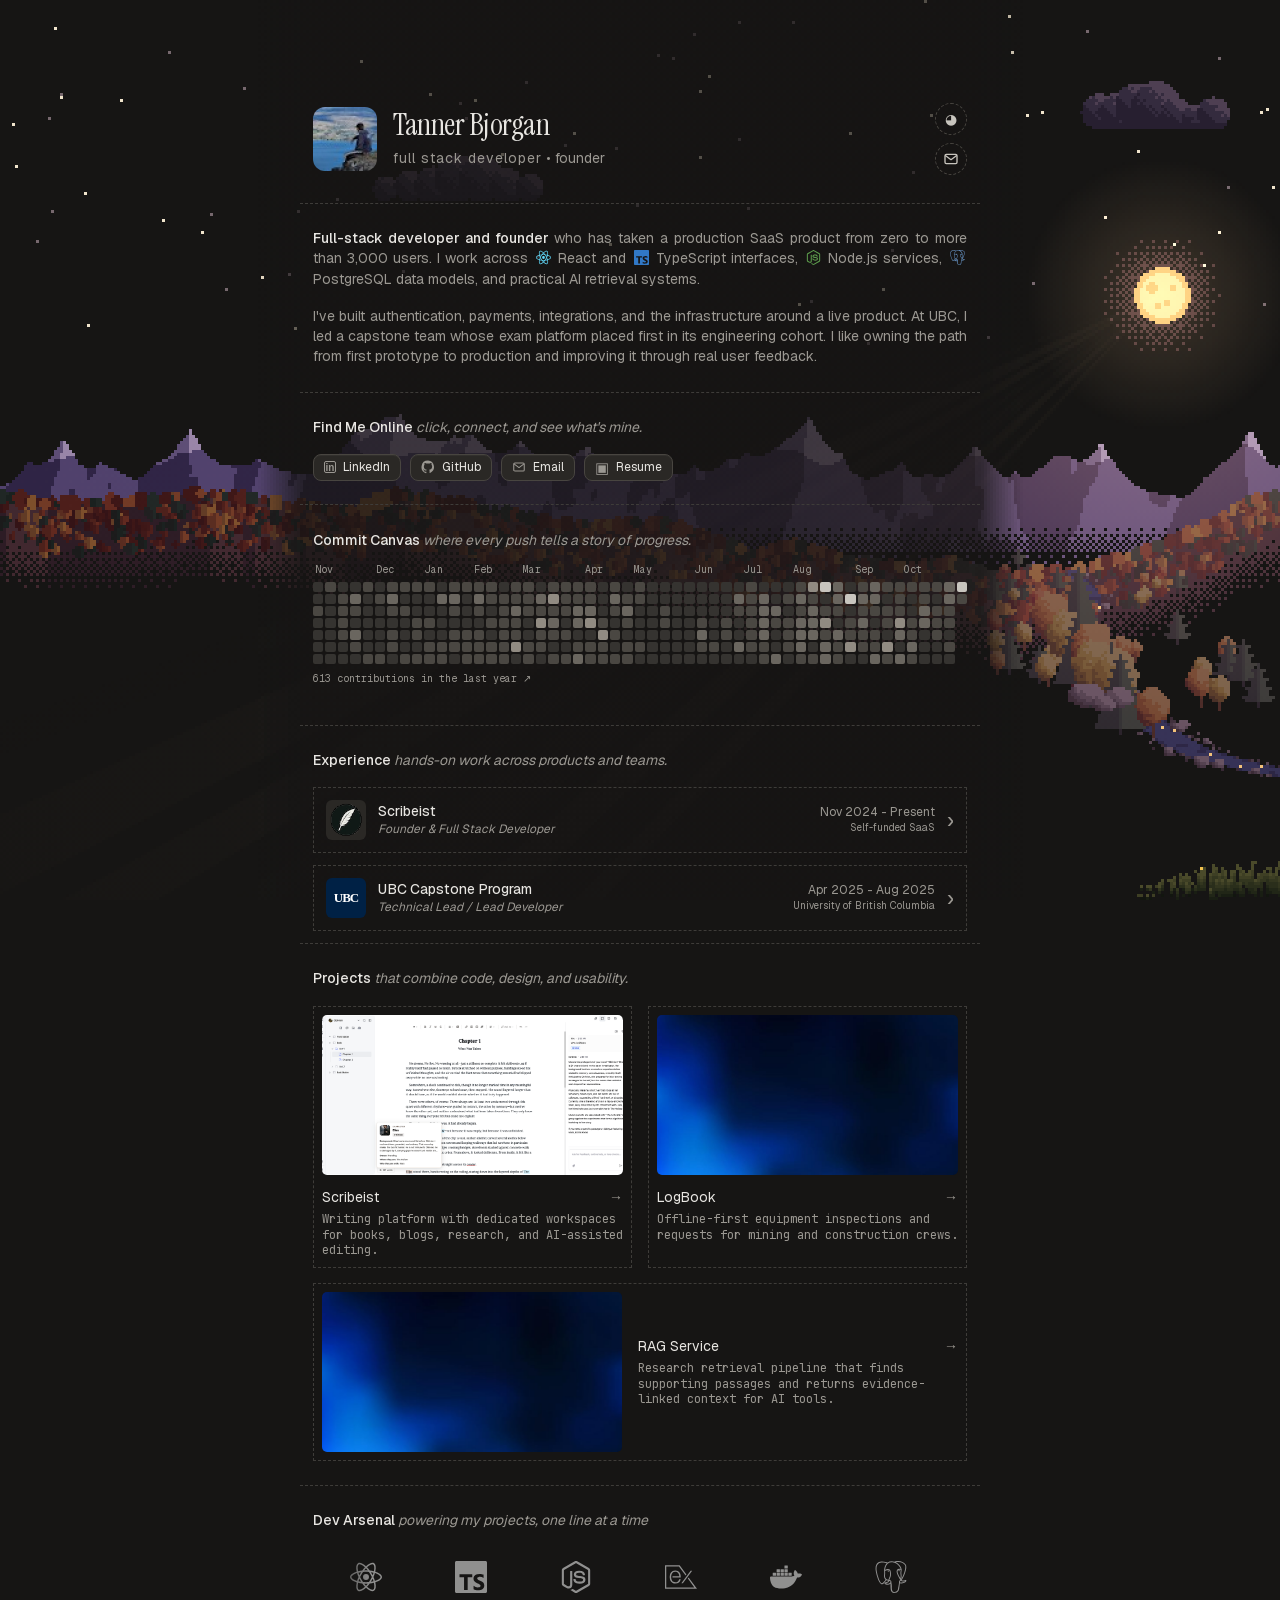
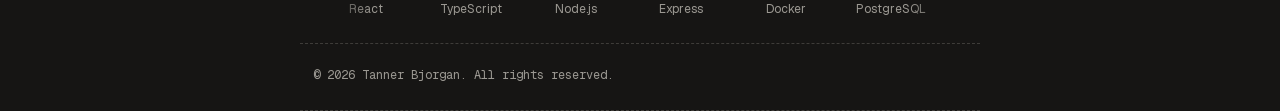
==== commit 17f55651: "Add project detail pages Each project now opens its own page with an overview, stack, write-up secti" ====
--- a/index.html
+++ b/index.html
@@ -87,7 +87,7 @@
         <div class="experience-list" id="experience-list"></div>
       </section>
 
-      <section class="projects section" aria-labelledby="projects-title">
+      <section class="projects section" id="projects" aria-labelledby="projects-title">
         <h2 class="section-title" id="projects-title">Projects <em>that combine code, design, and usability.</em></h2>
         <div class="project-grid" id="project-grid"></div>
       </section>
--- a/css/styles.css
+++ b/css/styles.css
@@ -575,6 +575,10 @@
    Projects
    ========================================================================== */
 
+.projects {
+  scroll-margin-top: 22px;
+}
+
 .projects .section-title {
   margin-bottom: 17px;
 }
@@ -590,18 +594,12 @@
   min-width: 0;
   padding: 8px;
   border: 1px dashed var(--dashed);
-  scroll-margin-top: 22px;
   transition: border-color 0.2s, transform 0.2s;
 }
 
 a.project-card:hover {
   border-color: var(--soft);
   transform: translateY(-2px);
-}
-
-.project-card:target {
-  border-color: var(--soft);
-  box-shadow: 0 0 0 1px var(--dashed);
 }
 
 .project-card img {
@@ -645,6 +643,157 @@
 
 .project-card:last-child:nth-child(odd) .project-card-info {
   padding-top: 0;
+}
+
+/* ==========================================================================
+   Project page
+   ========================================================================== */
+
+.top-bar {
+  display: flex;
+  align-items: center;
+  justify-content: space-between;
+  padding-top: 40px;
+  padding-bottom: 16px;
+}
+
+.back-link {
+  color: var(--muted);
+  font-size: 13px;
+}
+
+.back-link:hover {
+  color: var(--text);
+}
+
+.project-header {
+  padding-top: 32px;
+  padding-bottom: 28px;
+}
+
+.project-header h1 {
+  margin: 0 0 10px;
+  font: 400 36px/1.05 var(--font-serif);
+  letter-spacing: -0.5px;
+}
+
+.project-tagline {
+  margin: 0;
+  color: var(--muted);
+  font-size: 15px;
+  line-height: 1.5;
+}
+
+.project-facts {
+  display: flex;
+  flex-wrap: wrap;
+  gap: 12px 32px;
+  margin: 22px 0 0;
+}
+
+.project-facts dt {
+  color: var(--muted);
+  font: 10px/1.4 var(--font-mono);
+  letter-spacing: 0.08em;
+  text-transform: uppercase;
+}
+
+.project-facts dd {
+  margin: 3px 0 0;
+  font-size: 13px;
+}
+
+.project-links {
+  display: flex;
+  flex-wrap: wrap;
+  gap: 9px;
+  margin-top: 22px;
+}
+
+.project-cover img,
+.project-gallery img {
+  display: block;
+  width: 100%;
+  border-radius: 6px;
+  object-fit: cover;
+}
+
+.project-cover img {
+  max-height: 360px;
+}
+
+.project-gallery {
+  display: grid;
+  gap: 16px;
+}
+
+.project-gallery figure {
+  margin: 0;
+}
+
+.project-gallery figcaption {
+  margin-top: 6px;
+  color: var(--muted);
+  font: 11px var(--font-mono);
+}
+
+.prose {
+  color: var(--muted);
+  line-height: 1.6;
+}
+
+.prose p {
+  margin: 0 0 14px;
+}
+
+.prose > :last-child {
+  margin-bottom: 0;
+}
+
+.prose strong {
+  color: var(--text);
+  font-weight: 500;
+}
+
+.prose ul {
+  display: grid;
+  gap: 8px;
+  margin: 0;
+  padding-left: 16px;
+}
+
+.prose li::marker {
+  color: var(--soft);
+}
+
+.project-pager {
+  display: grid;
+  grid-template-columns: 1fr 1fr;
+  gap: 12px;
+}
+
+.pager-link {
+  display: grid;
+  gap: 4px;
+  padding: 12px;
+  border: 1px dashed var(--dashed);
+  color: var(--muted);
+  font-size: 12px;
+  transition: border-color 0.2s;
+}
+
+.pager-link:hover {
+  border-color: var(--soft);
+}
+
+.pager-link strong {
+  color: var(--text);
+  font-size: 14px;
+  font-weight: 450;
+}
+
+.pager-link--next {
+  text-align: right;
 }
 
 /* ==========================================================================
@@ -888,6 +1037,14 @@
   .tools .section-title {
     margin-bottom: 28px;
   }
+
+  .top-bar {
+    padding-top: 24px;
+  }
+
+  .project-header h1 {
+    font-size: 30px;
+  }
 }
 
 @media (prefers-reduced-motion: reduce) {
